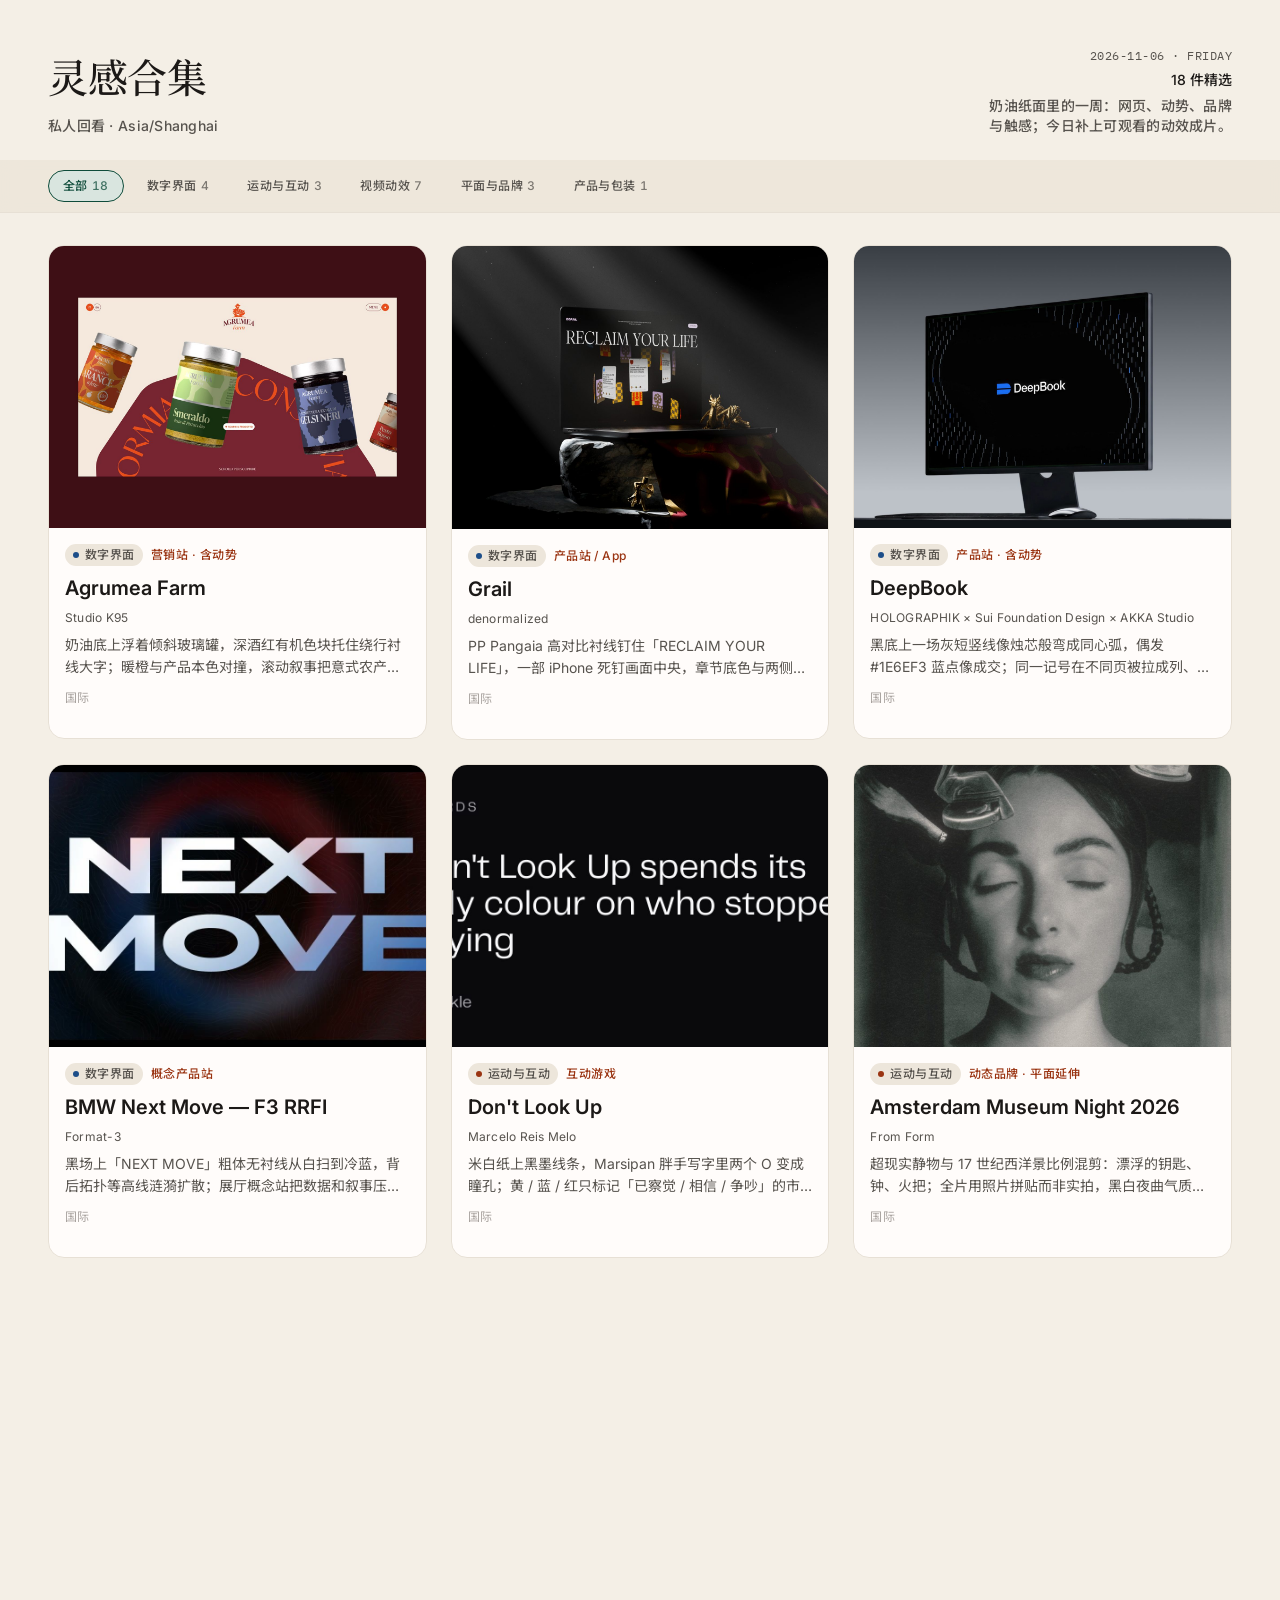
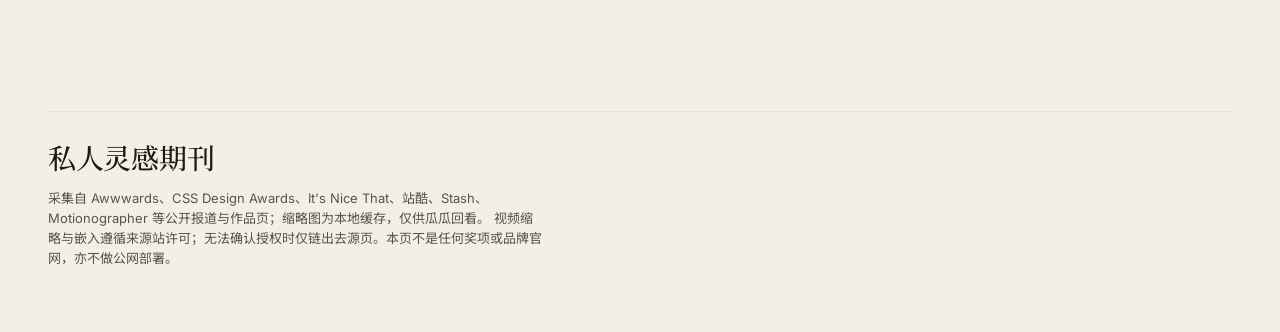
==== index.html @ f33c3ee3 "Publish the static inspiration journal at the repository root. GitHub Pages will serve index.html fr" ====
<!DOCTYPE html>
<html lang="zh-Hans">
<head>
  <meta charset="utf-8" />
  <meta name="viewport" content="width=device-width, initial-scale=1" />
  <meta name="color-scheme" content="light" />
  <meta name="robots" content="noindex, nofollow" />
  <title>灵感合集 · 2026-11-06</title>
  <meta name="description" content="私人灵感期刊回看册 · 2026年11月6日收录 18 件作品（含视频动效）。不上线、不冒充任何奖项官网。" />
  <link rel="preconnect" href="https://fonts.googleapis.com" />
  <link rel="preconnect" href="https://fonts.gstatic.com" crossorigin />
  <link href="https://fonts.googleapis.com/css2?family=IBM+Plex+Mono:wght@400;500&family=Inter:wght@400;500;600&family=Newsreader:opsz,wght@6..72,500;6..72,600&family=Noto+Sans+SC:wght@400;500;600&family=Noto+Serif+SC:wght@500;600&display=swap" rel="stylesheet" />
  <link rel="stylesheet" href="styles.css" />
</head>
<body>
  <a class="wrap" href="#gallery" style="position:absolute;left:-9999px;top:auto;width:1px;height:1px;overflow:hidden">跳到作品栅格</a>

  <header class="masthead wrap">
    <div>
      <h1 class="masthead__title">灵感合集</h1>
      <p class="masthead__sub">私人回看 · Asia/Shanghai</p>
    </div>
    <div class="masthead__meta">
      <div class="masthead__date">2026-11-06 · Friday</div>
      <div class="masthead__count">18 件精选</div>
      <p class="masthead__edit">奶油纸面里的一周：网页、动势、品牌与触感；今日补上可观看的动效成片。</p>
    </div>
  </header>

  <div class="filter-bar" role="navigation" aria-label="作品分类筛选">
    <div class="filter-bar__inner" id="filter-bar" role="tablist" aria-label="分类"></div>
  </div>

  <main>
    <section class="gallery wrap" id="gallery" aria-label="今日精选作品"></section>
  </main>

  <footer class="colophon wrap">
    <div class="colophon__inner">
      <p class="colophon__mark">私人灵感期刊</p>
      <p class="colophon__text">
        采集自 Awwwards、CSS Design Awards、It's Nice That、站酷、Stash、Motionographer 等公开报道与作品页；缩略图为本地缓存，仅供瓜瓜回看。
        视频缩略与嵌入遵循来源站许可；无法确认授权时仅链出去源页。本页不是任何奖项或品牌官网，亦不做公网部署。
      </p>
    </div>
  </footer>

  <div class="overlay" id="overlay" hidden></div>

  <aside
    class="detail"
    id="detail"
    role="dialog"
    aria-modal="true"
    aria-labelledby="detail-title"
    aria-hidden="true"
  >
    <div class="detail__scroll">
      <div class="detail__media" id="detail-media">
        <div class="detail__media-frame" id="detail-media-frame"></div>
        <button type="button" class="detail__close" id="detail-close" aria-label="关闭详情">
          <svg viewBox="0 0 18 18" aria-hidden="true" focusable="false">
            <path d="M4.5 4.5l9 9M13.5 4.5l-9 9" fill="none" stroke="currentColor" stroke-width="1.6" stroke-linecap="round"/>
          </svg>
        </button>
      </div>
      <div class="detail__content">
        <h2 class="detail__title" id="detail-title"></h2>
        <div class="detail__props">
          <div class="detail__row"><div class="detail__label">创作者</div><div class="detail__value" id="detail-creator"></div></div>
          <div class="detail__row"><div class="detail__label">主分类</div><div class="detail__value" id="detail-cat"></div></div>
          <div class="detail__row"><div class="detail__label">次标签</div><div class="detail__value" id="detail-tag"></div></div>
          <div class="detail__row"><div class="detail__label">来源</div><div class="detail__value" id="detail-source"></div></div>
          <div class="detail__row"><div class="detail__label">区域</div><div class="detail__value" id="detail-region"></div></div>
        </div>
        <p class="detail__note" id="detail-note"></p>
      </div>
    </div>
    <div class="detail__actions" id="detail-actions"></div>
  </aside>

  <script src="app.js"></script>
  <script>
    // overlay uses class toggle; remove hidden once JS boots so CSS transitions work
    document.getElementById("overlay").removeAttribute("hidden");
  </script>
</body>
</html>
---- styles.css ----
/* Inspiration Journal — 2026-11-06 — private lookbook */
:root {
  --bg-page: #F4EFE6;
  --bg-surface: #FFFCFA;
  --bg-surface-muted: #EDE6DB;
  --ink-primary: #1C1917;
  --ink-secondary: #57534E;
  --ink-tertiary: #A8A29E;
  --accent-primary: #0F4C3A;
  --accent-hover: #163A2F;
  --accent-subtle: #D9E5DF;
  --warm-mark: #9A3412;
  --border-default: #E7E0D5;
  --border-strong: #D6CEC2;
  --overlay: rgba(28, 25, 23, 0.42);
  --focus-ring: rgba(15, 76, 58, 0.45);
  --on-accent: #FFFCFA;

  --cat-digital: #1D4E89;
  --cat-motion: #9A3412;
  --cat-brand: #6B2D5B;
  --cat-product: #3F6212;

  --font-display: "Newsreader", "Noto Serif SC", "Source Han Serif SC", "Songti SC", Georgia, serif;
  --font-ui: "Inter", "Noto Sans SC", "PingFang SC", "Hiragino Sans GB", "Microsoft YaHei", system-ui, sans-serif;
  --font-mono: "IBM Plex Mono", ui-monospace, monospace;

  --ease-out: cubic-bezier(0.22, 1, 0.36, 1);
  --content-max: 1200px;
  --panel-w: 480px;
  --radius-card: 16px;
}

*, *::before, *::after { box-sizing: border-box; }

html {
  scroll-behavior: smooth;
}

body {
  margin: 0;
  min-height: 100vh;
  background: var(--bg-page);
  color: var(--ink-primary);
  font-family: var(--font-ui);
  font-size: 15px;
  line-height: 24px;
  -webkit-font-smoothing: antialiased;
  text-rendering: optimizeLegibility;
}

body.is-locked { overflow: hidden; }

img { display: block; max-width: 100%; height: auto; }

a { color: var(--accent-primary); text-decoration-thickness: 1px; text-underline-offset: 3px; }
a:hover { color: var(--accent-hover); }

:focus { outline: none; }
:focus-visible {
  outline: 2px solid var(--focus-ring);
  outline-offset: 2px;
}

.wrap {
  width: min(100% - 32px, var(--content-max));
  margin-inline: auto;
}
@media (min-width: 768px) {
  .wrap { width: min(100% - 48px, var(--content-max)); }
}
@media (min-width: 1280px) {
  .wrap { width: min(100% - 96px, var(--content-max)); }
}

/* —— Masthead —— */
.masthead {
  padding: 40px 0 24px;
  display: grid;
  gap: 20px;
}
@media (min-width: 768px) {
  .masthead {
    grid-template-columns: 1fr auto;
    align-items: end;
    min-height: 120px;
    padding-top: 48px;
  }
}

.masthead__title {
  margin: 0;
  font-family: var(--font-display);
  font-weight: 500;
  font-size: 32px;
  line-height: 40px;
  letter-spacing: -0.01em;
}
@media (min-width: 768px) {
  .masthead__title { font-size: 40px; line-height: 48px; }
}

.masthead__sub {
  margin: 8px 0 0;
  font-size: 14px;
  line-height: 20px;
  font-weight: 500;
  letter-spacing: 0.02em;
  color: var(--ink-secondary);
}

.masthead__meta {
  display: grid;
  gap: 6px;
  text-align: left;
}
@media (min-width: 768px) {
  .masthead__meta { text-align: right; justify-items: end; }
}

.masthead__date {
  font-family: var(--font-mono);
  font-size: 12px;
  line-height: 16px;
  letter-spacing: 0.04em;
  color: var(--ink-secondary);
  text-transform: uppercase;
}

.masthead__count {
  font-size: 14px;
  line-height: 20px;
  font-weight: 500;
  color: var(--ink-primary);
}

.masthead__edit {
  margin: 0;
  max-width: 28ch;
  font-size: 14px;
  line-height: 20px;
  font-weight: 500;
  letter-spacing: 0.02em;
  color: var(--ink-secondary);
}
@media (min-width: 768px) {
  .masthead__edit { text-align: right; }
}

/* —— Filter —— */
.filter-bar {
  position: sticky;
  top: 0;
  z-index: 20;
  background: color-mix(in srgb, var(--bg-surface-muted) 92%, transparent);
  backdrop-filter: blur(10px);
  -webkit-backdrop-filter: blur(10px);
  border-bottom: 1px solid var(--border-default);
  margin-inline: calc(50% - 50vw);
  width: 100vw;
}

.filter-bar__inner {
  width: min(100% - 32px, var(--content-max));
  margin-inline: auto;
  height: 52px;
  display: flex;
  align-items: center;
  gap: 8px;
  overflow-x: auto;
  scrollbar-width: none;
  -webkit-overflow-scrolling: touch;
}
.filter-bar__inner::-webkit-scrollbar { display: none; }
@media (min-width: 768px) {
  .filter-bar__inner { width: min(100% - 48px, var(--content-max)); }
}
@media (min-width: 1280px) {
  .filter-bar__inner { width: min(100% - 96px, var(--content-max)); }
}

.filter-chip {
  flex: 0 0 auto;
  height: 32px;
  padding: 0 14px;
  border-radius: 999px;
  border: 1px solid transparent;
  background: transparent;
  color: var(--ink-secondary);
  font-family: var(--font-ui);
  font-size: 12px;
  line-height: 16px;
  font-weight: 500;
  letter-spacing: 0.04em;
  cursor: pointer;
  white-space: nowrap;
  transition: background 160ms var(--ease-out), color 160ms var(--ease-out), border-color 160ms var(--ease-out);
}
.filter-chip:hover { background: var(--bg-surface-muted); }
.filter-chip[aria-pressed="true"] {
  background: var(--accent-subtle);
  color: var(--accent-primary);
  border-color: var(--accent-primary);
}
.filter-chip__count {
  margin-left: 4px;
  color: inherit;
  opacity: 0.75;
  font-variant-numeric: tabular-nums;
}

/* —— Gallery —— */
.gallery {
  padding: 32px 0 64px;
  display: grid;
  grid-template-columns: 1fr;
  gap: 16px;
}
@media (min-width: 768px) {
  .gallery {
    grid-template-columns: repeat(2, 1fr);
    gap: 24px;
  }
}
@media (min-width: 1280px) {
  .gallery {
    grid-template-columns: repeat(3, 1fr);
  }
}

.card {
  appearance: none;
  display: flex;
  flex-direction: column;
  width: 100%;
  padding: 0;
  margin: 0;
  text-align: left;
  background: var(--bg-surface);
  border: 1px solid var(--border-default);
  border-radius: var(--radius-card);
  overflow: hidden;
  cursor: pointer;
  color: inherit;
  font: inherit;
  box-shadow: none;
  transition: box-shadow 320ms var(--ease-out), transform 320ms var(--ease-out);
  opacity: 0;
  transform: translateY(8px);
  animation: card-in 280ms var(--ease-out) forwards;
}
.card:nth-child(1) { animation-delay: 0ms; }
.card:nth-child(2) { animation-delay: 40ms; }
.card:nth-child(3) { animation-delay: 80ms; }
.card:nth-child(4) { animation-delay: 120ms; }
.card:nth-child(5) { animation-delay: 160ms; }
.card:nth-child(6) { animation-delay: 200ms; }
.card:nth-child(n+7) { animation-delay: 240ms; }

@keyframes card-in {
  to { opacity: 1; transform: translateY(0); }
}

.card:hover {
  box-shadow: 0 8px 24px rgba(28, 25, 23, 0.06);
}
.card.is-hidden {
  display: none;
}

.card__media {
  aspect-ratio: 4 / 3;
  overflow: hidden;
  background: var(--bg-surface-muted);
}
.card__media img {
  width: 100%;
  height: 100%;
  object-fit: cover;
  object-position: center;
  transition: transform 320ms var(--ease-out);
}
.card:hover .card__media img { transform: scale(1.03); }

.card__body {
  padding: 16px 16px 20px;
  display: flex;
  flex-direction: column;
  gap: 8px;
  flex: 1;
}

.card__chips {
  display: flex;
  flex-wrap: wrap;
  gap: 6px;
  align-items: center;
}

.chip {
  display: inline-flex;
  align-items: center;
  gap: 6px;
  height: 22px;
  padding: 0 8px;
  border-radius: 999px;
  background: var(--bg-surface-muted);
  color: var(--ink-secondary);
  font-size: 12px;
  line-height: 16px;
  font-weight: 500;
  letter-spacing: 0.04em;
}
.chip__dot {
  width: 6px;
  height: 6px;
  border-radius: 50%;
  flex: 0 0 auto;
}
.chip--digital .chip__dot { background: var(--cat-digital); }
.chip--motion .chip__dot { background: var(--cat-motion); }
.chip--brand .chip__dot { background: var(--cat-brand); }
.chip--product .chip__dot { background: var(--cat-product); }

.chip--tag {
  background: transparent;
  color: var(--warm-mark);
  padding-inline: 2px;
}

.card__title {
  margin: 0;
  font-family: var(--font-ui);
  font-size: 20px;
  line-height: 28px;
  font-weight: 600;
  letter-spacing: 0;
}

.card__creator {
  margin: 0;
  font-size: 12px;
  line-height: 16px;
  letter-spacing: 0.02em;
  color: var(--ink-secondary);
}

.card__note {
  margin: 0;
  font-size: 14px;
  line-height: 22px;
  color: var(--ink-secondary);
  display: -webkit-box;
  -webkit-line-clamp: 2;
  -webkit-box-orient: vertical;
  overflow: hidden;
}

.card__region {
  margin-top: auto;
  padding-top: 4px;
  font-size: 12px;
  line-height: 16px;
  letter-spacing: 0.02em;
  color: var(--ink-tertiary);
}

/* —— Overlay + Detail —— */
.overlay {
  position: fixed;
  inset: 0;
  background: var(--overlay);
  opacity: 0;
  pointer-events: none;
  transition: opacity 360ms var(--ease-out);
  z-index: 40;
}
.overlay.is-open {
  opacity: 1;
  pointer-events: auto;
}

.detail {
  position: fixed;
  z-index: 50;
  background: var(--bg-surface);
  display: flex;
  flex-direction: column;
  visibility: hidden;
  pointer-events: none;
}

/* Mobile / tablet bottom sheet */
@media (max-width: 1279px) {
  .detail {
    left: 0;
    right: 0;
    bottom: 0;
    height: 92vh;
    max-height: 92vh;
    border-radius: 20px 20px 0 0;
    border-top: 1px solid var(--border-strong);
    transform: translateY(24px);
    opacity: 0;
    transition: transform 360ms var(--ease-out), opacity 360ms var(--ease-out), visibility 0s linear 360ms;
  }
  .detail.is-open {
    visibility: visible;
    pointer-events: auto;
    transform: translateY(0);
    opacity: 1;
    transition: transform 360ms var(--ease-out), opacity 360ms var(--ease-out), visibility 0s;
  }
}

/* Desktop right panel */
@media (min-width: 1280px) {
  .detail {
    top: 0;
    right: 0;
    width: var(--panel-w);
    height: 100vh;
    border-left: 1px solid var(--border-strong);
    transform: translateX(24px);
    opacity: 0;
    transition: transform 360ms var(--ease-out), opacity 360ms var(--ease-out), visibility 0s linear 360ms;
  }
  .detail.is-open {
    visibility: visible;
    pointer-events: auto;
    transform: translateX(0);
    opacity: 1;
    transition: transform 360ms var(--ease-out), opacity 360ms var(--ease-out), visibility 0s;
  }
}

.detail__scroll {
  flex: 1;
  overflow-y: auto;
  overscroll-behavior: contain;
  -webkit-overflow-scrolling: touch;
}

.detail__media {
  position: relative;
  aspect-ratio: 16 / 10;
  background: var(--bg-surface-muted);
  overflow: hidden;
}
.detail__media img {
  width: 100%;
  height: 100%;
  object-fit: cover;
  object-position: center;
}

.detail__close {
  position: absolute;
  top: 12px;
  right: 12px;
  width: 44px;
  height: 44px;
  border: 1px solid var(--border-strong);
  border-radius: 999px;
  background: color-mix(in srgb, var(--bg-surface) 88%, transparent);
  backdrop-filter: blur(8px);
  -webkit-backdrop-filter: blur(8px);
  color: var(--ink-primary);
  cursor: pointer;
  display: grid;
  place-items: center;
  transition: background 160ms var(--ease-out);
}
.detail__close:hover { background: var(--bg-surface); }
.detail__close svg { width: 18px; height: 18px; }

.detail__content {
  padding: 24px 24px 16px;
}

.detail__title {
  margin: 0 0 16px;
  font-family: var(--font-display);
  font-size: 28px;
  line-height: 36px;
  font-weight: 500;
  letter-spacing: -0.01em;
}

.detail__props {
  display: grid;
  gap: 10px;
  padding-bottom: 16px;
  border-bottom: 1px solid var(--border-strong);
}
.detail__row {
  display: grid;
  grid-template-columns: 72px 1fr;
  gap: 12px;
  align-items: start;
}
.detail__label {
  font-size: 12px;
  line-height: 16px;
  letter-spacing: 0.02em;
  color: var(--ink-tertiary);
}
.detail__value {
  font-size: 14px;
  line-height: 20px;
  color: var(--ink-primary);
  word-break: break-word;
}

.detail__note {
  margin: 16px 0 0;
  font-size: 15px;
  line-height: 24px;
  color: var(--ink-primary);
}

.detail__actions {
  position: sticky;
  bottom: 0;
  display: flex;
  flex-wrap: wrap;
  gap: 10px;
  padding: 16px 24px 24px;
  background: linear-gradient(180deg, transparent, var(--bg-surface) 28%);
  border-top: 1px solid var(--border-strong);
}

.btn {
  display: inline-flex;
  align-items: center;
  justify-content: center;
  gap: 8px;
  height: 40px;
  padding: 0 18px;
  border-radius: 999px;
  font-family: var(--font-ui);
  font-size: 14px;
  line-height: 20px;
  font-weight: 500;
  text-decoration: none;
  cursor: pointer;
  border: 1px solid transparent;
  transition: background 160ms var(--ease-out), color 160ms var(--ease-out), border-color 160ms var(--ease-out);
}
.btn svg { width: 16px; height: 16px; flex: 0 0 auto; }
.btn--primary {
  background: var(--accent-primary);
  color: var(--on-accent);
}
.btn--primary:hover {
  background: var(--accent-hover);
  color: var(--on-accent);
}
.btn--quiet {
  background: transparent;
  color: var(--ink-primary);
  border-color: var(--border-strong);
}
.btn--quiet:hover {
  background: var(--bg-surface-muted);
  color: var(--ink-primary);
}

/* —— Colophon —— */
.colophon {
  padding: 0 0 64px;
  border-top: 1px solid var(--border-default);
  margin-top: 0;
}
.colophon__inner {
  padding-top: 32px;
  display: grid;
  gap: 8px;
}
.colophon__mark {
  margin: 0;
  font-family: var(--font-display);
  font-size: 28px;
  line-height: 36px;
  font-weight: 500;
  letter-spacing: -0.01em;
  color: var(--ink-primary);
}
.colophon__text {
  margin: 0;
  max-width: 62ch;
  font-size: 13px;
  line-height: 20px;
  color: var(--ink-secondary);
}

/* Reduced motion */
@media (prefers-reduced-motion: reduce) {
  html { scroll-behavior: auto; }
  .card,
  .card__media img,
  .overlay,
  .detail,
  .filter-chip,
  .btn {
    animation: none !important;
    transition: none !important;
  }
  .card {
    opacity: 1;
    transform: none;
  }
  .card:hover .card__media img { transform: none; }
}

/* —— Video motion patch (supplement 2026-11-06) —— */
:root {
  --cat-video: #7C2D12;
  --play-scrim: rgba(28, 25, 23, 0.45);
}

.chip--video .chip__dot { background: var(--cat-video); }

.card--video .card__media {
  aspect-ratio: 16 / 9;
}

.card__media {
  position: relative;
}

.card__play {
  position: absolute;
  inset: 0;
  display: grid;
  place-items: center;
  pointer-events: none;
}
.card__play-disc {
  width: 44px;
  height: 44px;
  border-radius: 999px;
  background: var(--play-scrim);
  display: grid;
  place-items: center;
}
.card__play-disc svg {
  width: 18px;
  height: 18px;
  color: var(--on-accent);
  margin-left: 2px;
}

.card__badge {
  position: absolute;
  left: 10px;
  bottom: 10px;
  z-index: 1;
  height: 22px;
  padding: 0 8px;
  border-radius: 999px;
  background: var(--bg-surface-muted);
  color: var(--ink-secondary);
  font-size: 12px;
  line-height: 22px;
  font-weight: 500;
  letter-spacing: 0.02em;
}

.gallery {
  align-items: start;
}

.detail__media {
  aspect-ratio: 16 / 10;
}
.detail__media.is-video {
  aspect-ratio: 16 / 9;
  background: #1C1917;
}
.detail__media-frame {
  width: 100%;
  height: 100%;
  position: relative;
  overflow: hidden;
}
.detail__media-frame img,
.detail__media-frame iframe {
  width: 100%;
  height: 100%;
  border: 0;
  display: block;
  object-fit: cover;
  object-position: center;
}
.detail__media-frame iframe {
  object-fit: unset;
  background: #000;
}
.detail__poster-fallback {
  position: absolute;
  inset: 0;
  display: grid;
  place-items: center;
  background:
    linear-gradient(180deg, rgba(28,25,23,0.15), rgba(28,25,23,0.35)),
    center / cover no-repeat var(--poster);
}
.detail__poster-fallback .card__play-disc {
  width: 56px;
  height: 56px;
}
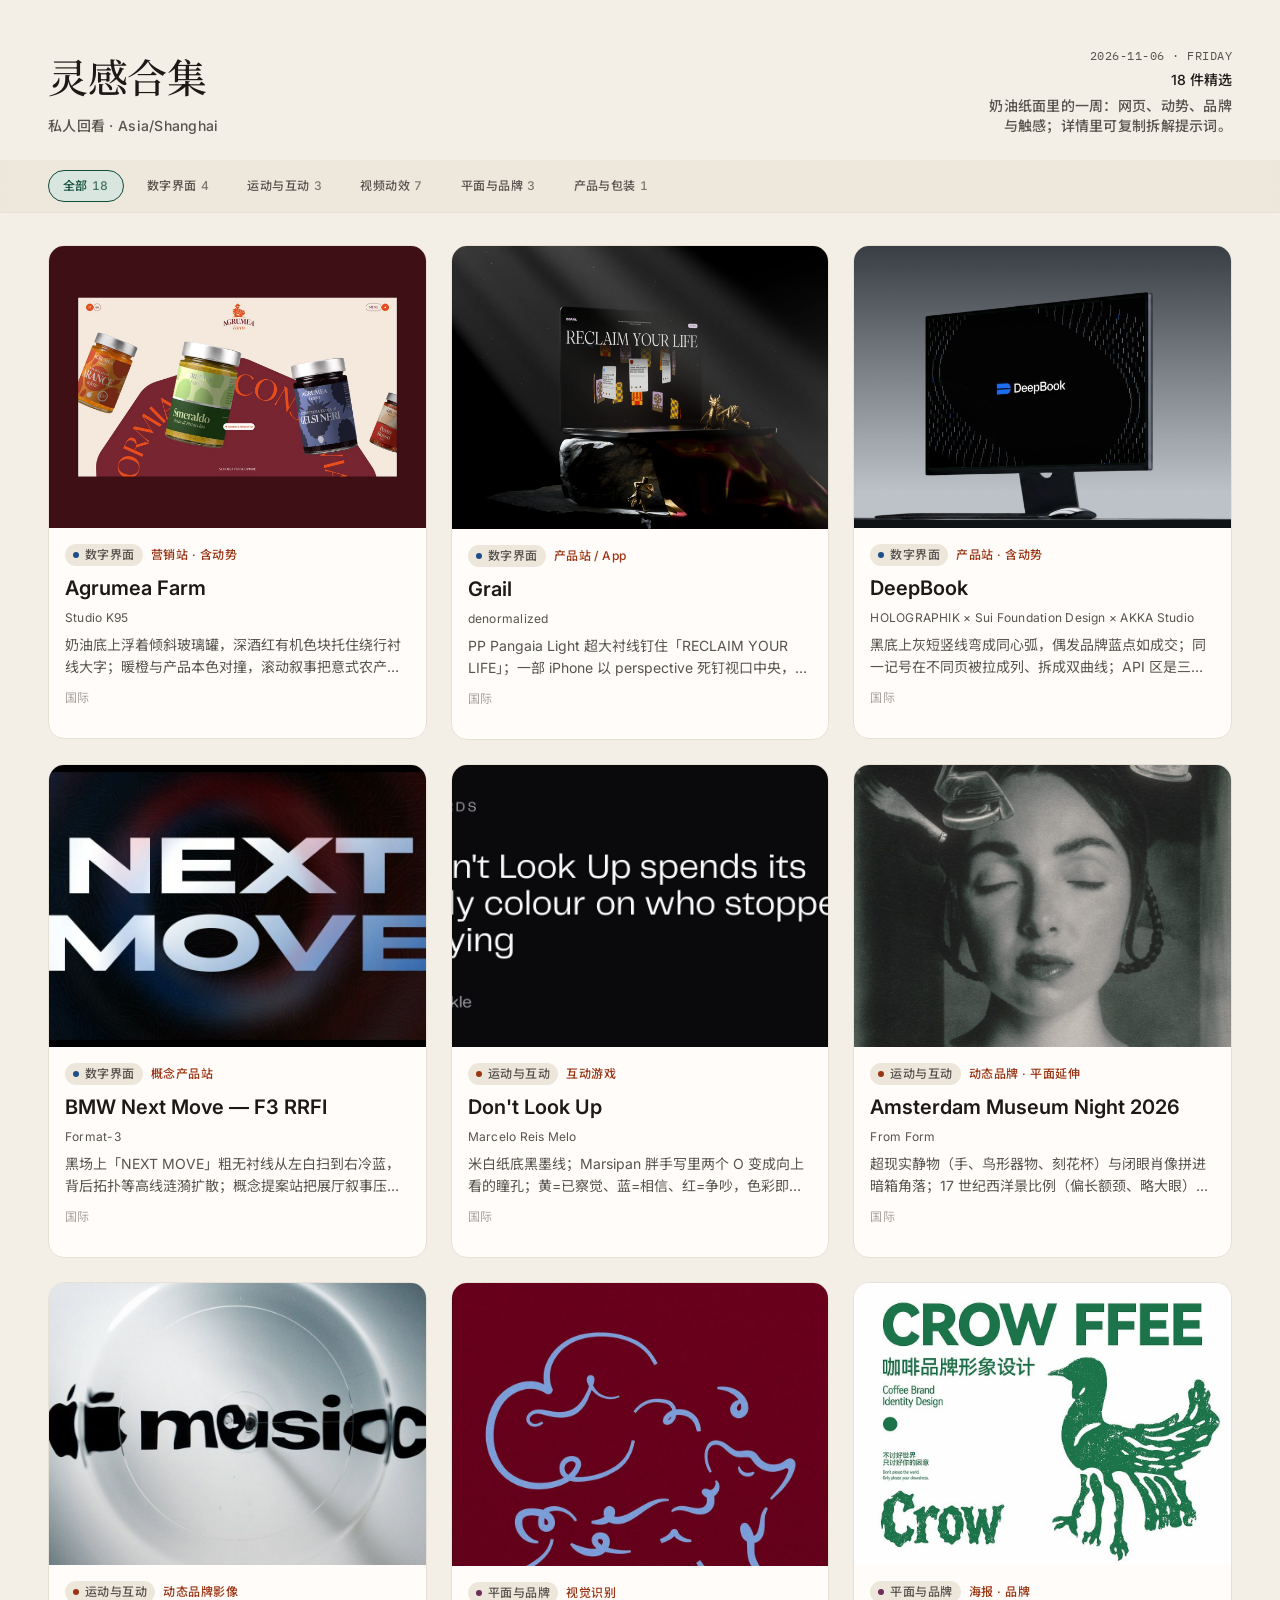
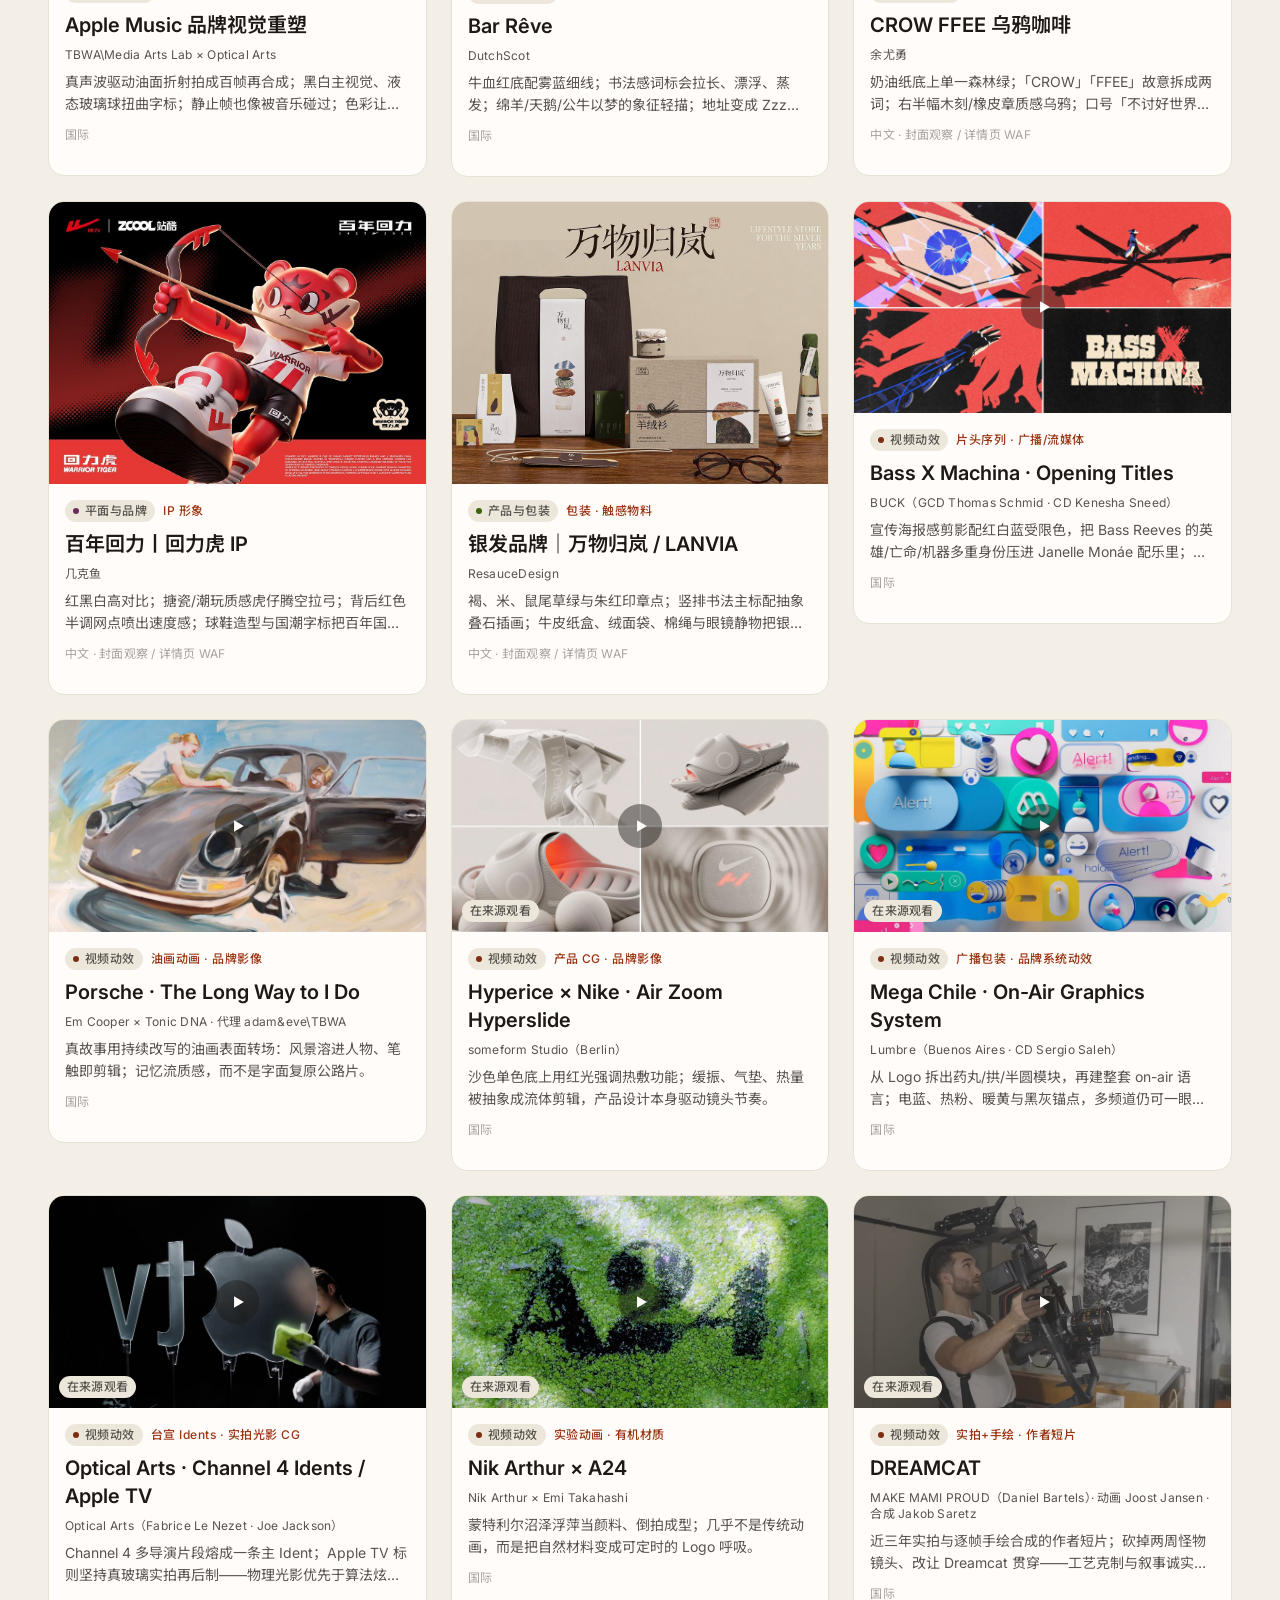
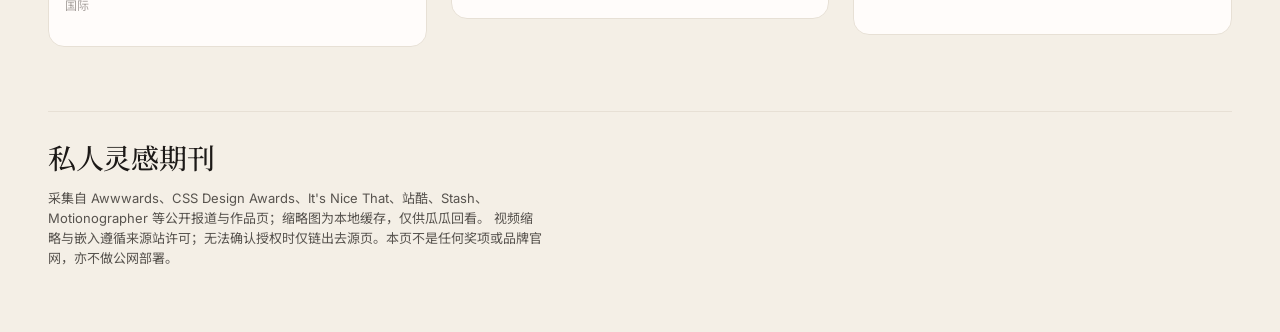
==== commit fc0395ed: "Update the journal detail panel with copyable prompts. Eleven pieces now include prompts, three ZCOO" ====
--- a/index.html
+++ b/index.html
@@ -6,7 +6,7 @@
   <meta name="color-scheme" content="light" />
   <meta name="robots" content="noindex, nofollow" />
   <title>灵感合集 · 2026-11-06</title>
-  <meta name="description" content="私人灵感期刊回看册 · 2026年11月6日收录 18 件作品（含视频动效）。不上线、不冒充任何奖项官网。" />
+  <meta name="description" content="私人灵感期刊回看册 · 2026年11月6日收录 18 件作品；含可复刻提示词与视频动效。不上线、不冒充任何奖项官网。" />
   <link rel="preconnect" href="https://fonts.googleapis.com" />
   <link rel="preconnect" href="https://fonts.gstatic.com" crossorigin />
   <link href="https://fonts.googleapis.com/css2?family=IBM+Plex+Mono:wght@400;500&family=Inter:wght@400;500;600&family=Newsreader:opsz,wght@6..72,500;6..72,600&family=Noto+Sans+SC:wght@400;500;600&family=Noto+Serif+SC:wght@500;600&display=swap" rel="stylesheet" />
@@ -23,7 +23,7 @@
     <div class="masthead__meta">
       <div class="masthead__date">2026-11-06 · Friday</div>
       <div class="masthead__count">18 件精选</div>
-      <p class="masthead__edit">奶油纸面里的一周：网页、动势、品牌与触感；今日补上可观看的动效成片。</p>
+      <p class="masthead__edit">奶油纸面里的一周：网页、动势、品牌与触感；详情里可复制拆解提示词。</p>
     </div>
   </header>
 
@@ -72,8 +72,10 @@
           <div class="detail__row"><div class="detail__label">次标签</div><div class="detail__value" id="detail-tag"></div></div>
           <div class="detail__row"><div class="detail__label">来源</div><div class="detail__value" id="detail-source"></div></div>
           <div class="detail__row"><div class="detail__label">区域</div><div class="detail__value" id="detail-region"></div></div>
+          <div class="detail__row" id="detail-apply-row" hidden><div class="detail__label">适用</div><div class="detail__value" id="detail-apply"></div></div>
         </div>
         <p class="detail__note" id="detail-note"></p>
+        <section class="detail__prompts" id="detail-prompts" hidden aria-label="可复刻提示词"></section>
       </div>
     </div>
     <div class="detail__actions" id="detail-actions"></div>
--- a/styles.css
+++ b/styles.css
@@ -710,3 +710,76 @@
   width: 56px;
   height: 56px;
 }
+
+
+/* —— Prompt blocks in detail (pipeline 2026-11-06) —— */
+.detail__prompts {
+  margin: 20px 0 8px;
+  padding-top: 16px;
+  border-top: 1px solid var(--border-strong);
+  display: grid;
+  gap: 12px;
+}
+.detail__prompts-head {
+  display: flex;
+  align-items: baseline;
+  justify-content: space-between;
+  gap: 12px;
+}
+.detail__prompts-count {
+  font-family: var(--font-mono);
+  font-size: 12px;
+  line-height: 16px;
+  letter-spacing: 0.04em;
+  color: var(--ink-tertiary);
+}
+.prompt-block {
+  background: var(--bg-surface-muted);
+  border: 1px solid var(--border-default);
+  border-radius: 12px;
+  padding: 12px;
+  display: grid;
+  gap: 8px;
+}
+.prompt-block__top {
+  display: flex;
+  align-items: center;
+  justify-content: space-between;
+  gap: 8px;
+}
+.prompt-block__type {
+  font-size: 12px;
+  line-height: 16px;
+  font-weight: 500;
+  letter-spacing: 0.04em;
+  color: var(--ink-secondary);
+}
+.prompt-block__text {
+  margin: 0;
+  max-height: 220px;
+  overflow: auto;
+  overscroll-behavior: contain;
+  padding: 10px 12px;
+  border-radius: 8px;
+  background: var(--bg-surface);
+  border: 1px solid var(--border-default);
+  font-family: var(--font-mono);
+  font-size: 12px;
+  line-height: 18px;
+  color: var(--ink-primary);
+  white-space: pre-wrap;
+  word-break: break-word;
+}
+.btn--tiny {
+  height: 28px;
+  padding: 0 12px;
+  font-size: 12px;
+  line-height: 16px;
+}
+.card__waf {
+  color: var(--ink-tertiary);
+  letter-spacing: 0.02em;
+}
+@media (prefers-reduced-motion: reduce) {
+  .prompt-block__text { scroll-behavior: auto; }
+}
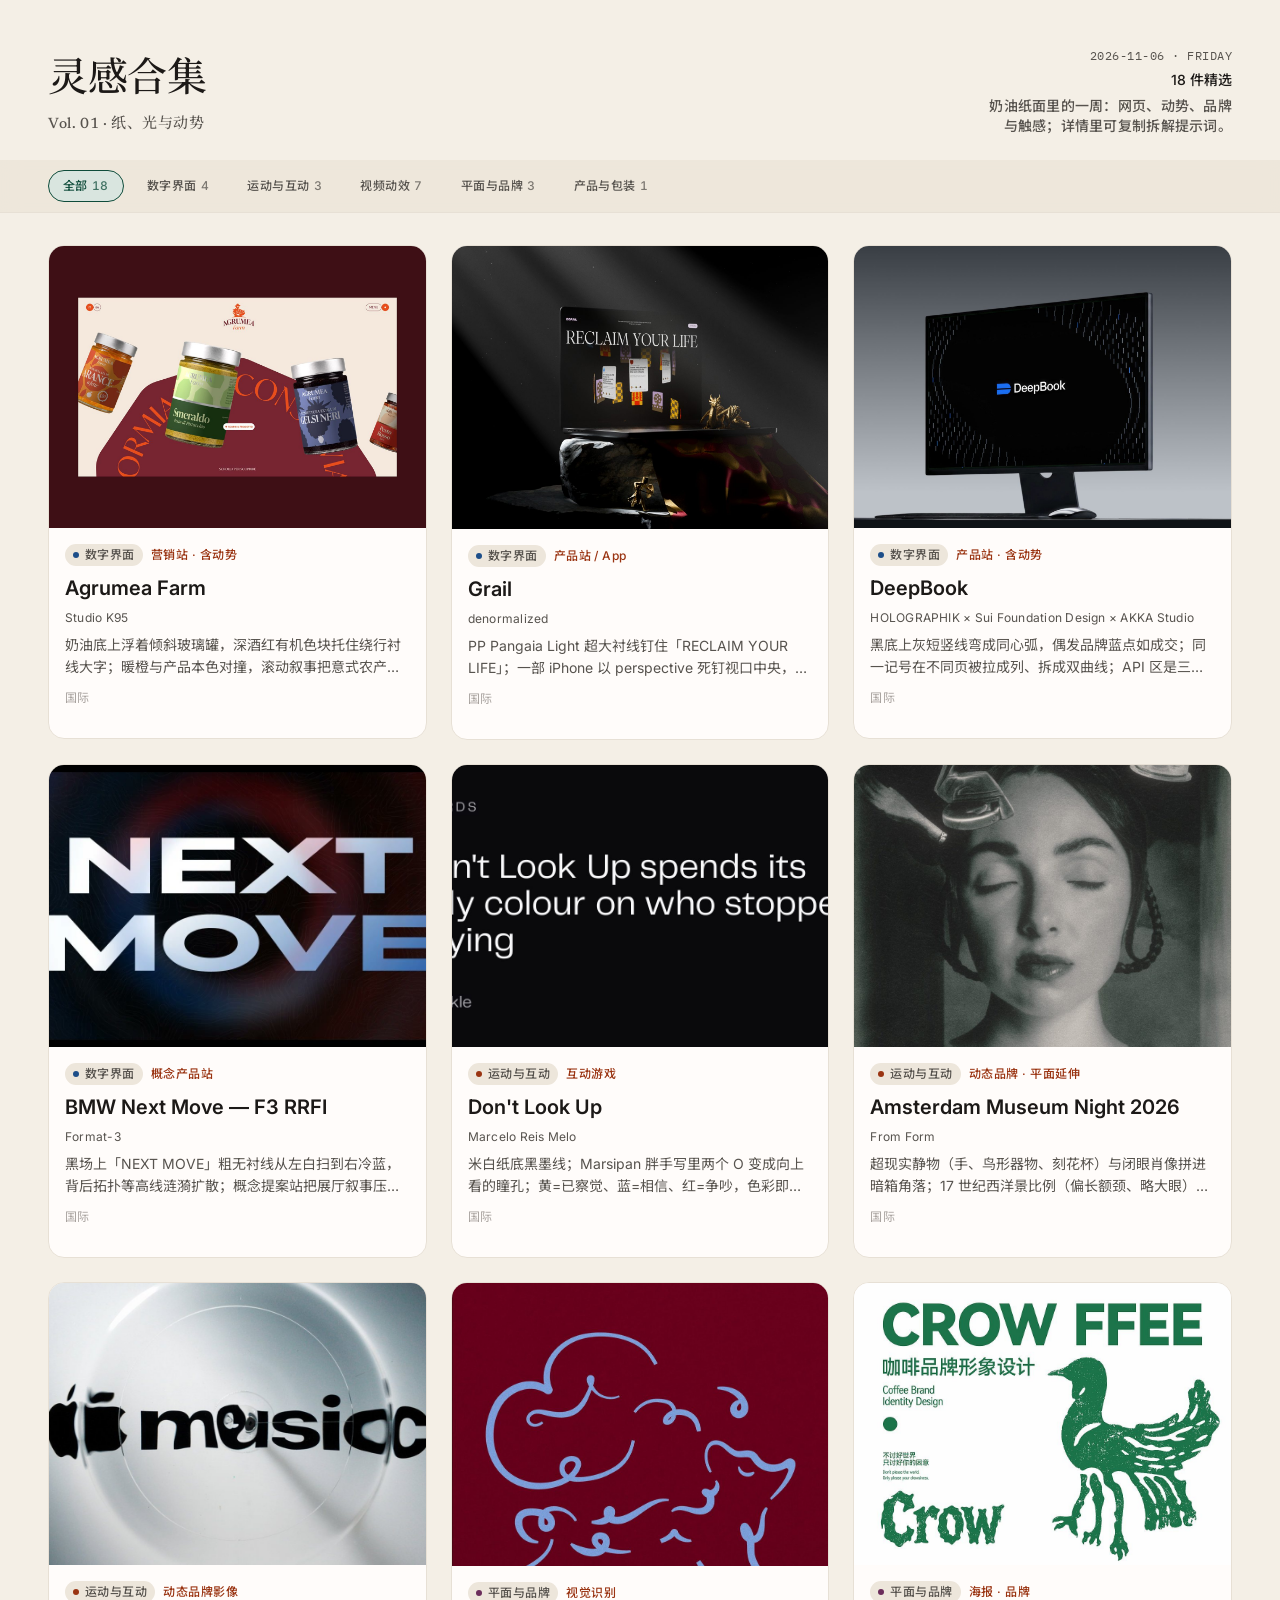
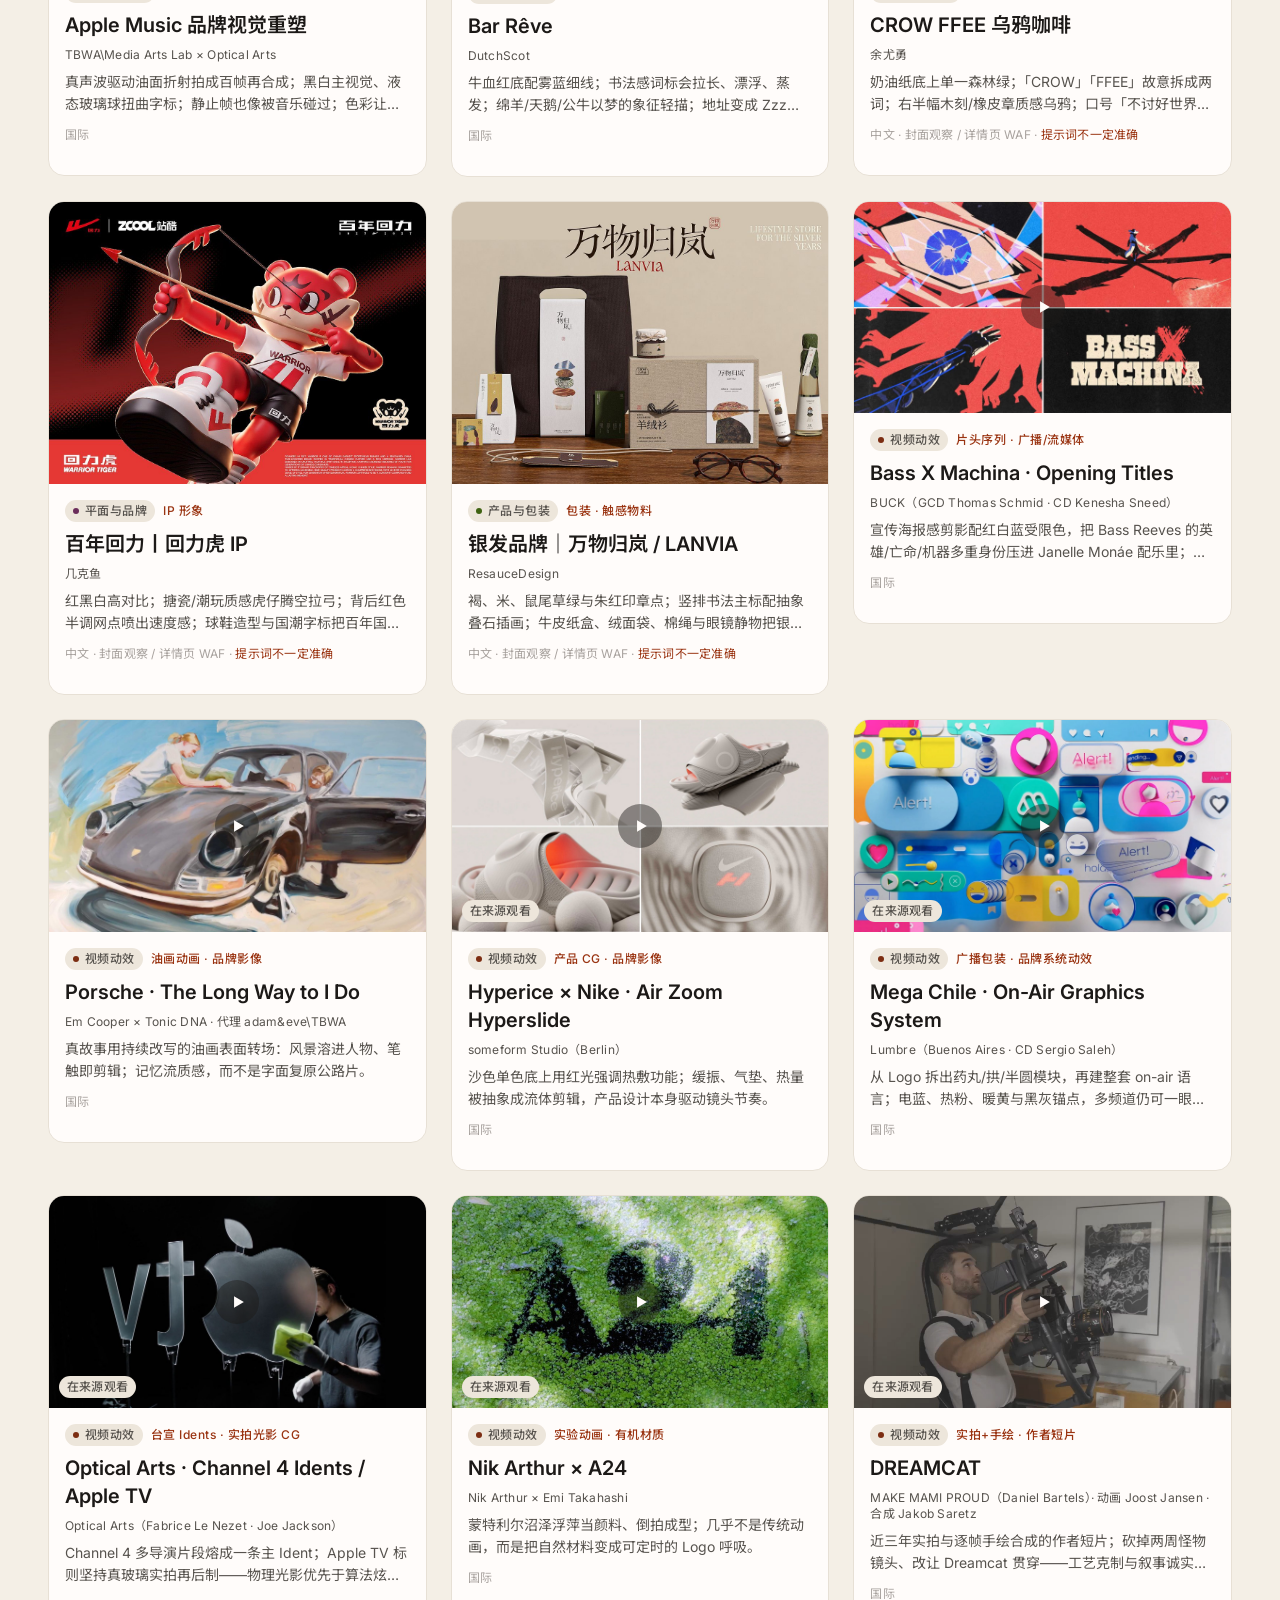
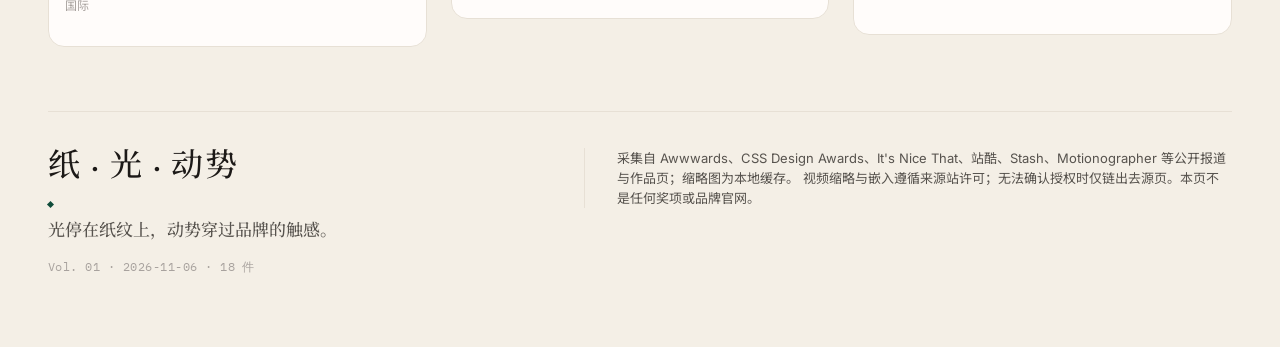
==== commit 3cd58451: "Give the journal a public editorial masthead and colophon. Drop the private-diary wording and keep t" ====
--- a/index.html
+++ b/index.html
@@ -6,7 +6,7 @@
   <meta name="color-scheme" content="light" />
   <meta name="robots" content="noindex, nofollow" />
   <title>灵感合集 · 2026-11-06</title>
-  <meta name="description" content="私人灵感期刊回看册 · 2026年11月6日收录 18 件作品；含可复刻提示词与视频动效。不上线、不冒充任何奖项官网。" />
+  <meta name="description" content="Vol. 01 · 纸、光与动势。2026年11月6日收录 18 件作品，详情附可复制提示词。本页不是任何奖项或品牌官网。" />
   <link rel="preconnect" href="https://fonts.googleapis.com" />
   <link rel="preconnect" href="https://fonts.gstatic.com" crossorigin />
   <link href="https://fonts.googleapis.com/css2?family=IBM+Plex+Mono:wght@400;500&family=Inter:wght@400;500;600&family=Newsreader:opsz,wght@6..72,500;6..72,600&family=Noto+Sans+SC:wght@400;500;600&family=Noto+Serif+SC:wght@500;600&display=swap" rel="stylesheet" />
@@ -18,7 +18,7 @@
   <header class="masthead wrap">
     <div>
       <h1 class="masthead__title">灵感合集</h1>
-      <p class="masthead__sub">私人回看 · Asia/Shanghai</p>
+      <p class="masthead__sub">Vol. 01 · 纸、光与动势</p>
     </div>
     <div class="masthead__meta">
       <div class="masthead__date">2026-11-06 · Friday</div>
@@ -37,10 +37,14 @@
 
   <footer class="colophon wrap">
     <div class="colophon__inner">
-      <p class="colophon__mark">私人灵感期刊</p>
+      <div class="colophon__lead">
+        <p class="colophon__mark">纸 · 光 · 动势</p>
+        <p class="colophon__motto">光停在纸纹上，动势穿过品牌的触感。</p>
+        <p class="colophon__folio">Vol. 01 · 2026-11-06 · 18 件</p>
+      </div>
       <p class="colophon__text">
-        采集自 Awwwards、CSS Design Awards、It's Nice That、站酷、Stash、Motionographer 等公开报道与作品页；缩略图为本地缓存，仅供瓜瓜回看。
-        视频缩略与嵌入遵循来源站许可；无法确认授权时仅链出去源页。本页不是任何奖项或品牌官网，亦不做公网部署。
+        采集自 Awwwards、CSS Design Awards、It's Nice That、站酷、Stash、Motionographer 等公开报道与作品页；缩略图为本地缓存。
+        视频缩略与嵌入遵循来源站许可；无法确认授权时仅链出去源页。本页不是任何奖项或品牌官网。
       </p>
     </div>
   </footer>
--- a/styles.css
+++ b/styles.css
@@ -1,4 +1,4 @@
-/* Inspiration Journal — 2026-11-06 — private lookbook */
+/* Inspiration Journal — 2026-11-06 */
 :root {
   --bg-page: #F4EFE6;
   --bg-surface: #FFFCFA;
@@ -102,10 +102,11 @@
 
 .masthead__sub {
   margin: 8px 0 0;
-  font-size: 14px;
-  line-height: 20px;
-  font-weight: 500;
-  letter-spacing: 0.02em;
+  font-family: var(--font-display);
+  font-size: 15px;
+  line-height: 22px;
+  font-weight: 500;
+  letter-spacing: 0.04em;
   color: var(--ink-secondary);
 }
 
@@ -568,14 +569,26 @@
 
 /* —— Colophon —— */
 .colophon {
-  padding: 0 0 64px;
+  padding: 0 0 72px;
   border-top: 1px solid var(--border-default);
   margin-top: 0;
 }
 .colophon__inner {
-  padding-top: 32px;
-  display: grid;
-  gap: 8px;
+  padding-top: 36px;
+  display: grid;
+  gap: 22px;
+}
+@media (min-width: 768px) {
+  .colophon__inner {
+    grid-template-columns: minmax(0, 0.86fr) minmax(0, 1.14fr);
+    column-gap: 48px;
+    align-items: start;
+  }
+}
+.colophon__lead {
+  display: grid;
+  gap: 12px;
+  align-content: start;
 }
 .colophon__mark {
   margin: 0;
@@ -583,15 +596,53 @@
   font-size: 28px;
   line-height: 36px;
   font-weight: 500;
-  letter-spacing: -0.01em;
+  letter-spacing: 0.06em;
   color: var(--ink-primary);
 }
+.colophon__mark::after {
+  content: "";
+  display: block;
+  width: 5px;
+  height: 5px;
+  margin-top: 14px;
+  background: var(--accent-primary);
+  transform: rotate(45deg);
+}
+.colophon__motto {
+  margin: 0;
+  max-width: 18em;
+  font-family: var(--font-display);
+  font-size: 17px;
+  line-height: 28px;
+  font-weight: 500;
+  color: var(--ink-secondary);
+}
+.colophon__folio {
+  margin: 0;
+  font-family: var(--font-mono);
+  font-size: 12px;
+  line-height: 16px;
+  letter-spacing: 0.04em;
+  color: var(--ink-tertiary);
+}
 .colophon__text {
   margin: 0;
   max-width: 62ch;
+  padding-top: 18px;
+  border-top: 1px solid var(--border-default);
   font-size: 13px;
   line-height: 20px;
   color: var(--ink-secondary);
+}
+@media (min-width: 768px) {
+  .colophon__mark { font-size: 32px; line-height: 40px; }
+  .colophon__text {
+    max-width: none;
+    padding-top: 0;
+    padding-left: 32px;
+    border-top: 0;
+    border-left: 1px solid var(--border-default);
+  }
 }
 
 /* Reduced motion */
@@ -780,6 +831,28 @@
   color: var(--ink-tertiary);
   letter-spacing: 0.02em;
 }
+.card__caveat {
+  color: var(--warm-mark);
+}
+.detail__prompt-caveat {
+  margin: 0;
+  font-size: 13px;
+  line-height: 20px;
+  color: var(--warm-mark);
+}
 @media (prefers-reduced-motion: reduce) {
   .prompt-block__text { scroll-behavior: auto; }
 }
+
+.detail__prompts-head-main {
+  display: grid;
+  gap: 4px;
+  min-width: 0;
+}
+.detail__prompts-note {
+  font-size: 12px;
+  line-height: 16px;
+  letter-spacing: 0.02em;
+  color: var(--ink-tertiary);
+  font-weight: 400;
+}
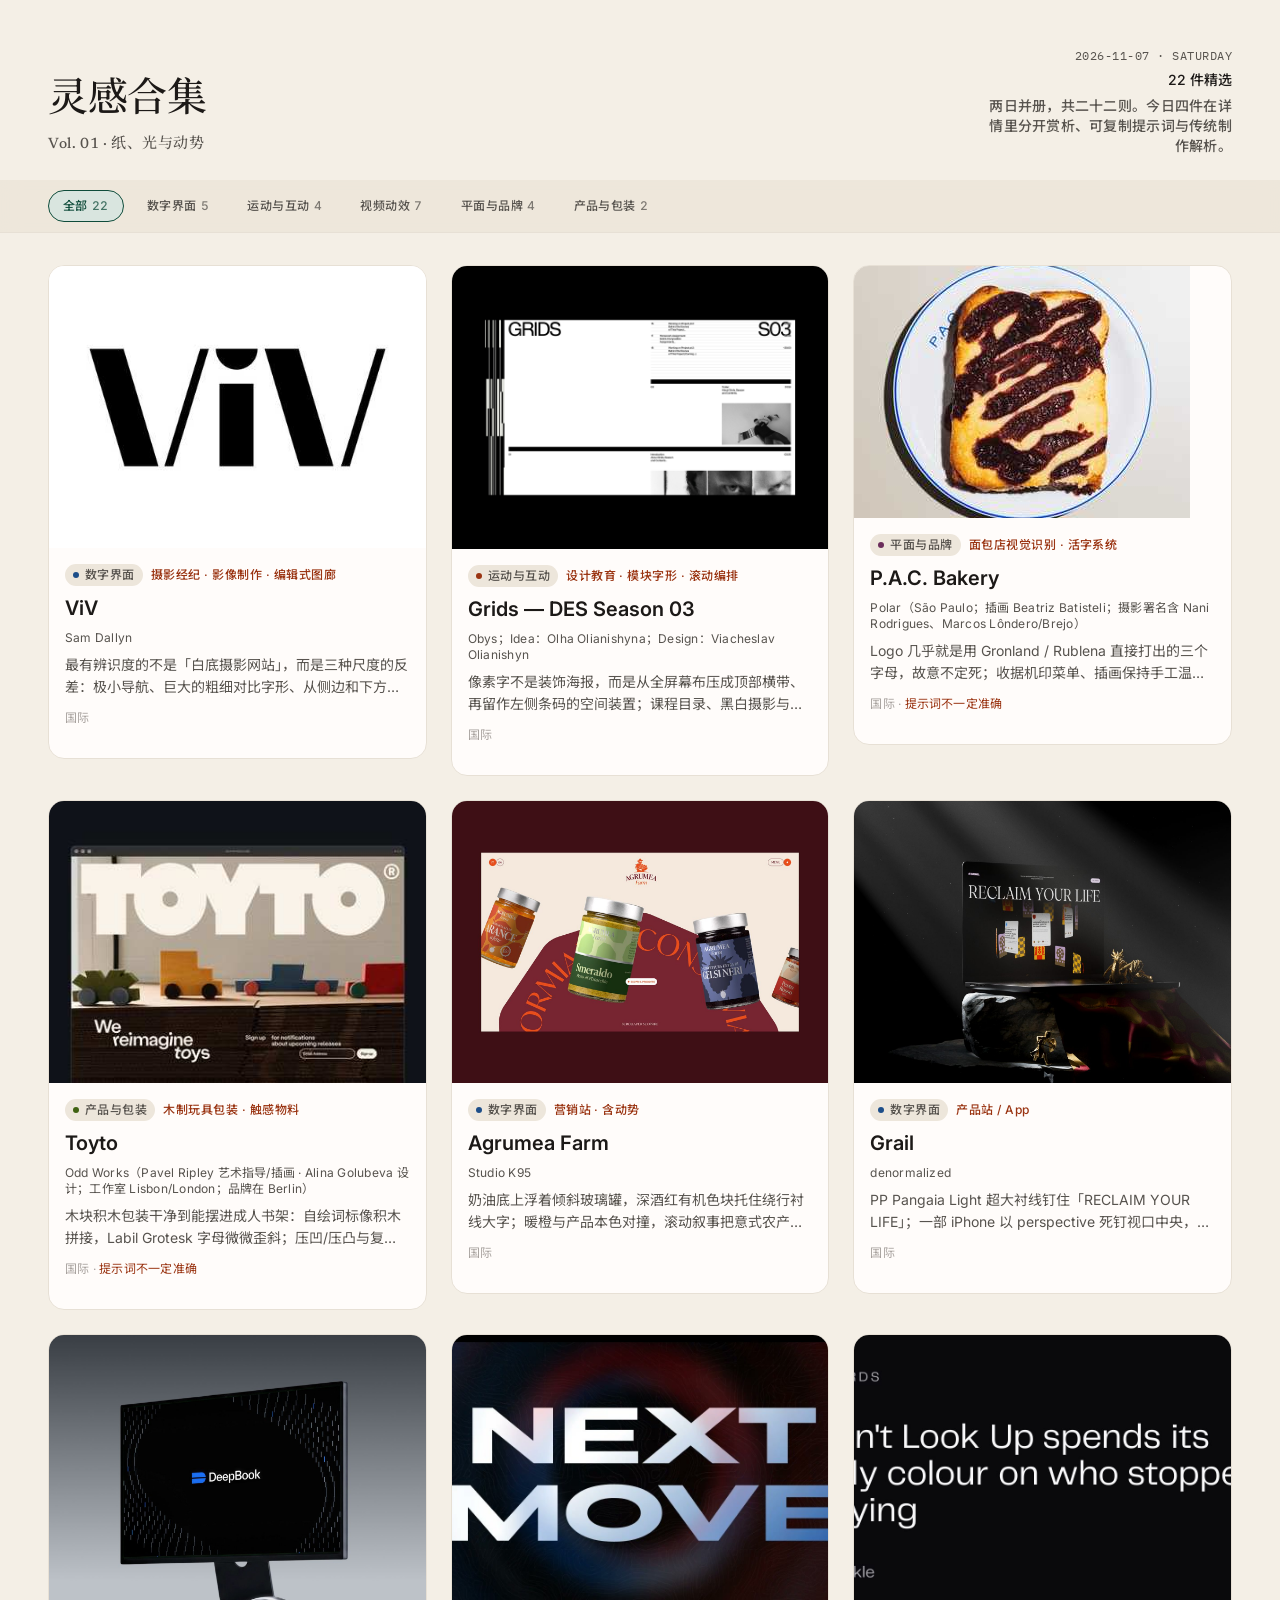
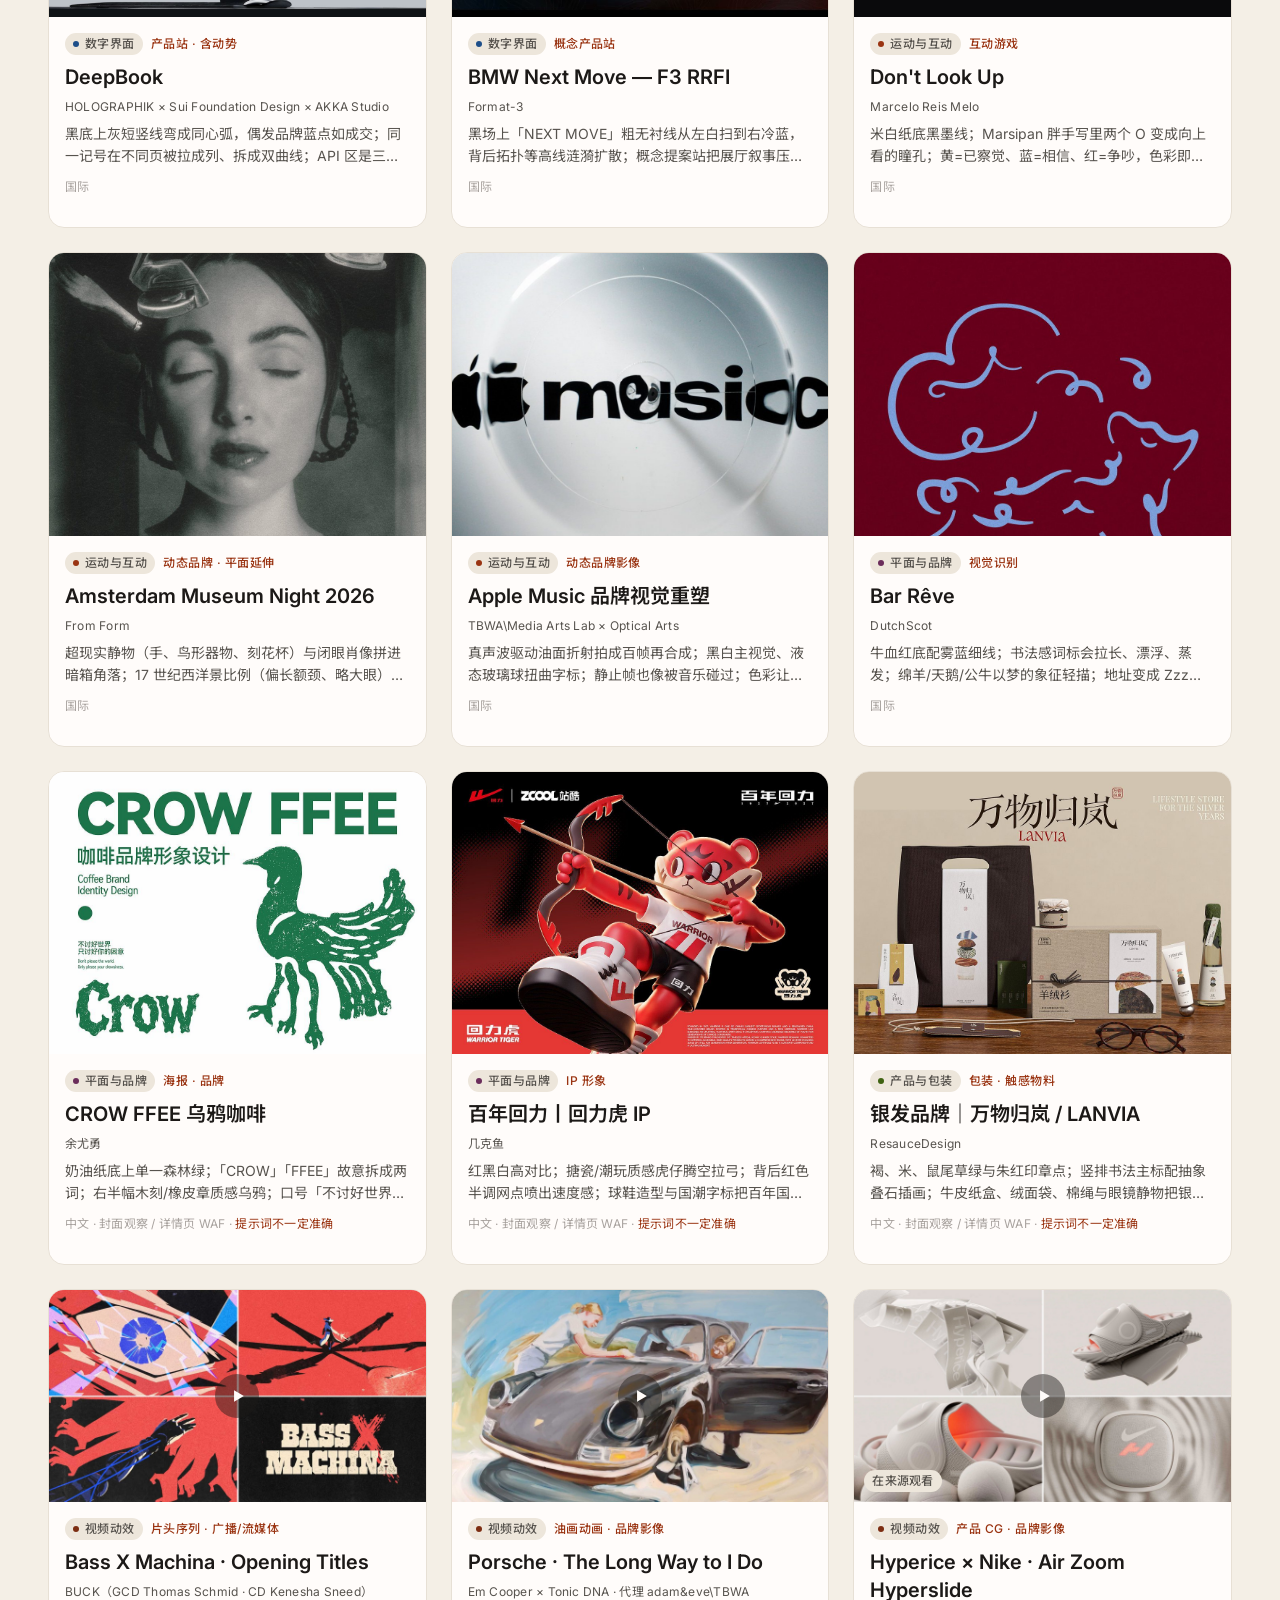
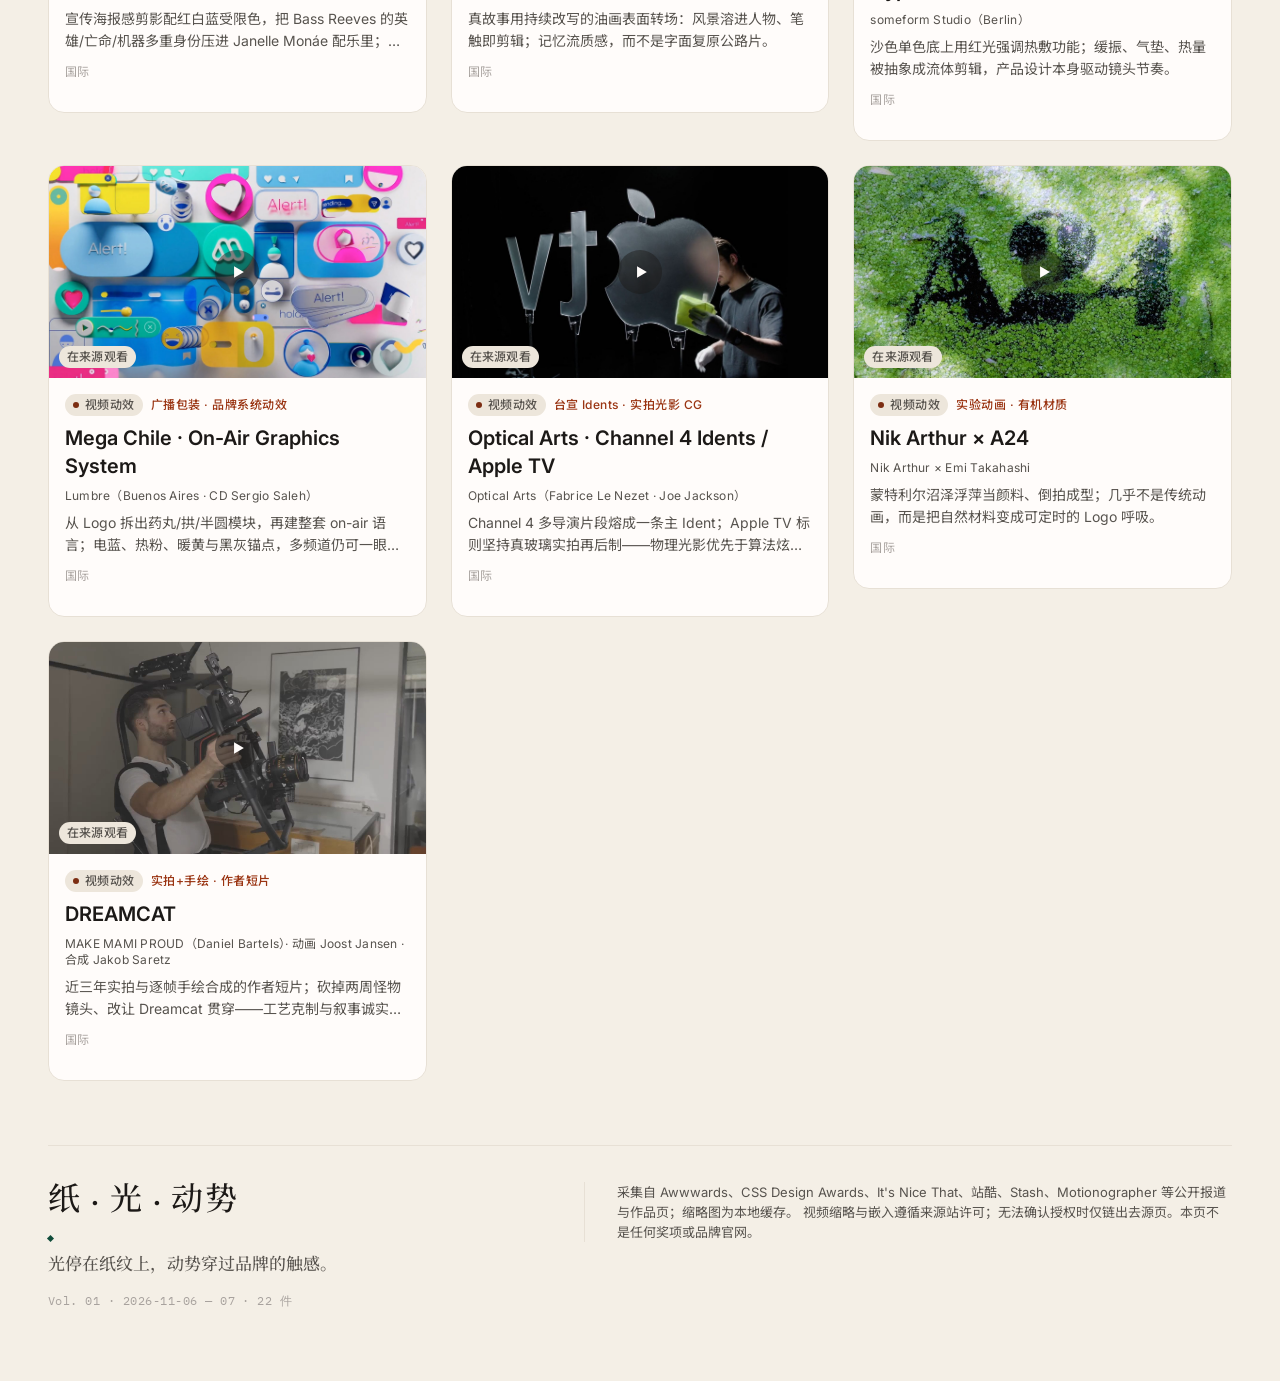
==== commit 4798350e: "Add the 2026-11-07 journal batch beside the existing 18 works. ViV, Grids Season 03, P.A.C. Bakery, " ====
--- a/index.html
+++ b/index.html
@@ -5,8 +5,8 @@
   <meta name="viewport" content="width=device-width, initial-scale=1" />
   <meta name="color-scheme" content="light" />
   <meta name="robots" content="noindex, nofollow" />
-  <title>灵感合集 · 2026-11-06</title>
-  <meta name="description" content="Vol. 01 · 纸、光与动势。2026年11月6日收录 18 件作品，详情附可复制提示词。本页不是任何奖项或品牌官网。" />
+  <title>灵感合集 · 2026-11-07</title>
+  <meta name="description" content="Vol. 01 · 纸、光与动势。2026年11月6日至7日收录 22 件作品；新作详情含赏析、可复制提示词与传统制作解析。本页不是任何奖项或品牌官网。" />
   <link rel="preconnect" href="https://fonts.googleapis.com" />
   <link rel="preconnect" href="https://fonts.gstatic.com" crossorigin />
   <link href="https://fonts.googleapis.com/css2?family=IBM+Plex+Mono:wght@400;500&family=Inter:wght@400;500;600&family=Newsreader:opsz,wght@6..72,500;6..72,600&family=Noto+Sans+SC:wght@400;500;600&family=Noto+Serif+SC:wght@500;600&display=swap" rel="stylesheet" />
@@ -21,9 +21,9 @@
       <p class="masthead__sub">Vol. 01 · 纸、光与动势</p>
     </div>
     <div class="masthead__meta">
-      <div class="masthead__date">2026-11-06 · Friday</div>
-      <div class="masthead__count">18 件精选</div>
-      <p class="masthead__edit">奶油纸面里的一周：网页、动势、品牌与触感；详情里可复制拆解提示词。</p>
+      <div class="masthead__date">2026-11-07 · Saturday</div>
+      <div class="masthead__count">22 件精选</div>
+      <p class="masthead__edit">两日并册，共二十二则。今日四件在详情里分开赏析、可复制提示词与传统制作解析。</p>
     </div>
   </header>
 
@@ -32,7 +32,7 @@
   </div>
 
   <main>
-    <section class="gallery wrap" id="gallery" aria-label="今日精选作品"></section>
+    <section class="gallery wrap" id="gallery" aria-label="精选作品"></section>
   </main>
 
   <footer class="colophon wrap">
@@ -40,7 +40,7 @@
       <div class="colophon__lead">
         <p class="colophon__mark">纸 · 光 · 动势</p>
         <p class="colophon__motto">光停在纸纹上，动势穿过品牌的触感。</p>
-        <p class="colophon__folio">Vol. 01 · 2026-11-06 · 18 件</p>
+        <p class="colophon__folio">Vol. 01 · 2026-11-06 — 07 · 22 件</p>
       </div>
       <p class="colophon__text">
         采集自 Awwwards、CSS Design Awards、It's Nice That、站酷、Stash、Motionographer 等公开报道与作品页；缩略图为本地缓存。
@@ -79,12 +79,16 @@
           <div class="detail__row" id="detail-apply-row" hidden><div class="detail__label">适用</div><div class="detail__value" id="detail-apply"></div></div>
         </div>
         <p class="detail__note" id="detail-note"></p>
+        <section class="detail__doc" id="detail-essay" hidden aria-label="赏析"></section>
         <section class="detail__prompts" id="detail-prompts" hidden aria-label="可复刻提示词"></section>
+        <section class="detail__doc" id="detail-craft" hidden aria-label="传统制作解析"></section>
       </div>
     </div>
     <div class="detail__actions" id="detail-actions"></div>
   </aside>
 
+  <script src="render-markdown.js"></script>
+  <script src="journal-2026-11-07.js"></script>
   <script src="app.js"></script>
   <script>
     // overlay uses class toggle; remove hidden once JS boots so CSS transitions work
--- a/styles.css
+++ b/styles.css
@@ -518,6 +518,7 @@
   font-size: 15px;
   line-height: 24px;
   color: var(--ink-primary);
+  white-space: pre-line;
 }
 
 .detail__actions {
@@ -856,3 +857,73 @@
   color: var(--ink-tertiary);
   font-weight: 400;
 }
+
+.detail__doc {
+  margin: 20px 0 8px;
+  padding-top: 16px;
+  border-top: 1px solid var(--border-strong);
+}
+.detail__section-title {
+  margin: 0 0 12px;
+  font-family: var(--font-display);
+  font-size: 22px;
+  line-height: 30px;
+  font-weight: 500;
+  letter-spacing: -0.01em;
+}
+.detail__prose {
+  font-size: 15px;
+  line-height: 26px;
+  color: var(--ink-primary);
+}
+.detail__prose h3,
+.detail__prose h4,
+.detail__prose h5 {
+  margin: 18px 0 8px;
+  font-family: var(--font-display);
+  font-weight: 500;
+  letter-spacing: -0.01em;
+  line-height: 1.35;
+}
+.detail__prose h3 { font-size: 20px; }
+.detail__prose h4 { font-size: 17px; }
+.detail__prose h5 { font-size: 15px; }
+.detail__prose p { margin: 0 0 12px; }
+.detail__prose ul,
+.detail__prose ol {
+  margin: 0 0 12px;
+  padding-left: 1.25em;
+}
+.detail__prose li { margin: 0 0 6px; }
+.detail__prose li > ul,
+.detail__prose li > ol { margin-top: 6px; }
+.detail__prose hr {
+  border: 0;
+  border-top: 1px solid var(--border-default);
+  margin: 16px 0;
+}
+.detail__prose code {
+  font-family: var(--font-mono);
+  font-size: 0.86em;
+  background: var(--bg-surface-muted);
+  padding: 0 4px;
+  border-radius: 4px;
+}
+.detail__prose table {
+  width: 100%;
+  border-collapse: collapse;
+  margin: 0 0 12px;
+  font-size: 13px;
+  line-height: 20px;
+}
+.detail__prose th,
+.detail__prose td {
+  border: 1px solid var(--border-default);
+  padding: 6px 8px;
+  text-align: left;
+  vertical-align: top;
+}
+.detail__prose th {
+  background: var(--bg-surface-muted);
+  font-weight: 500;
+}
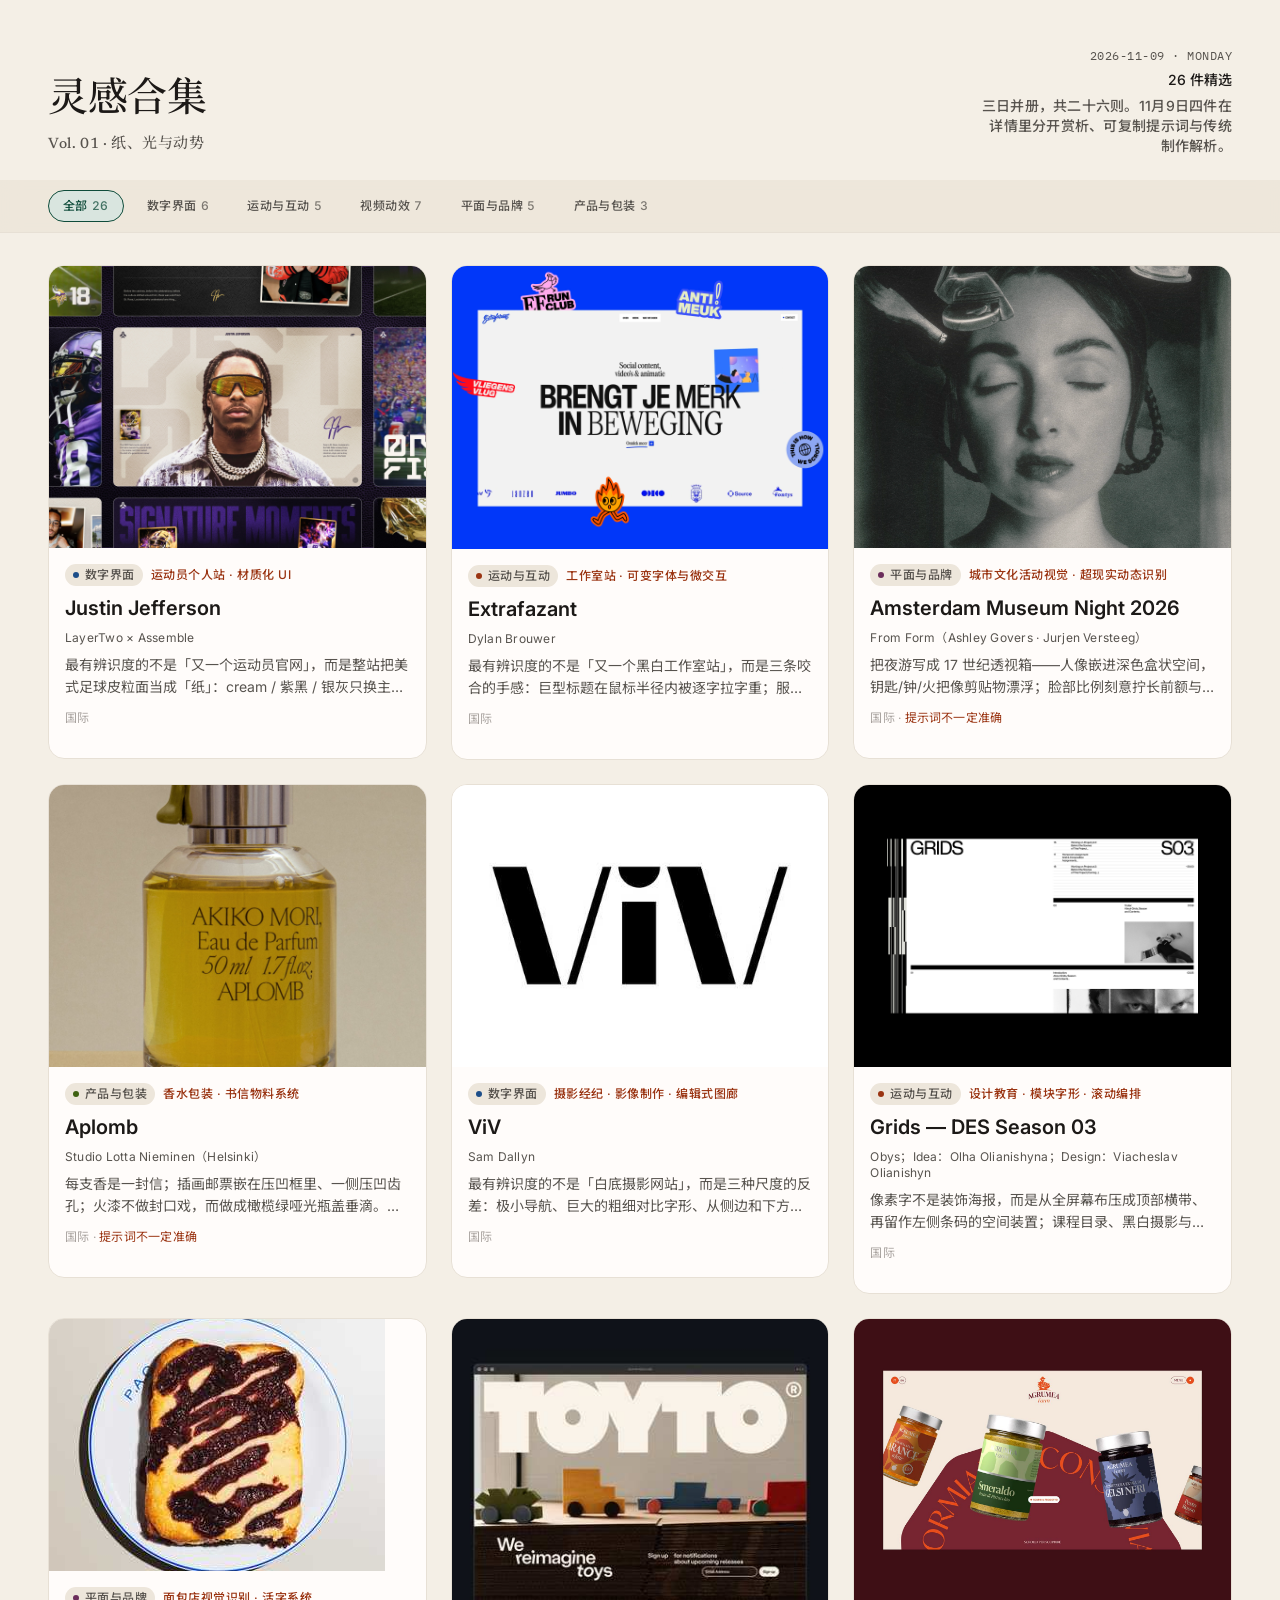
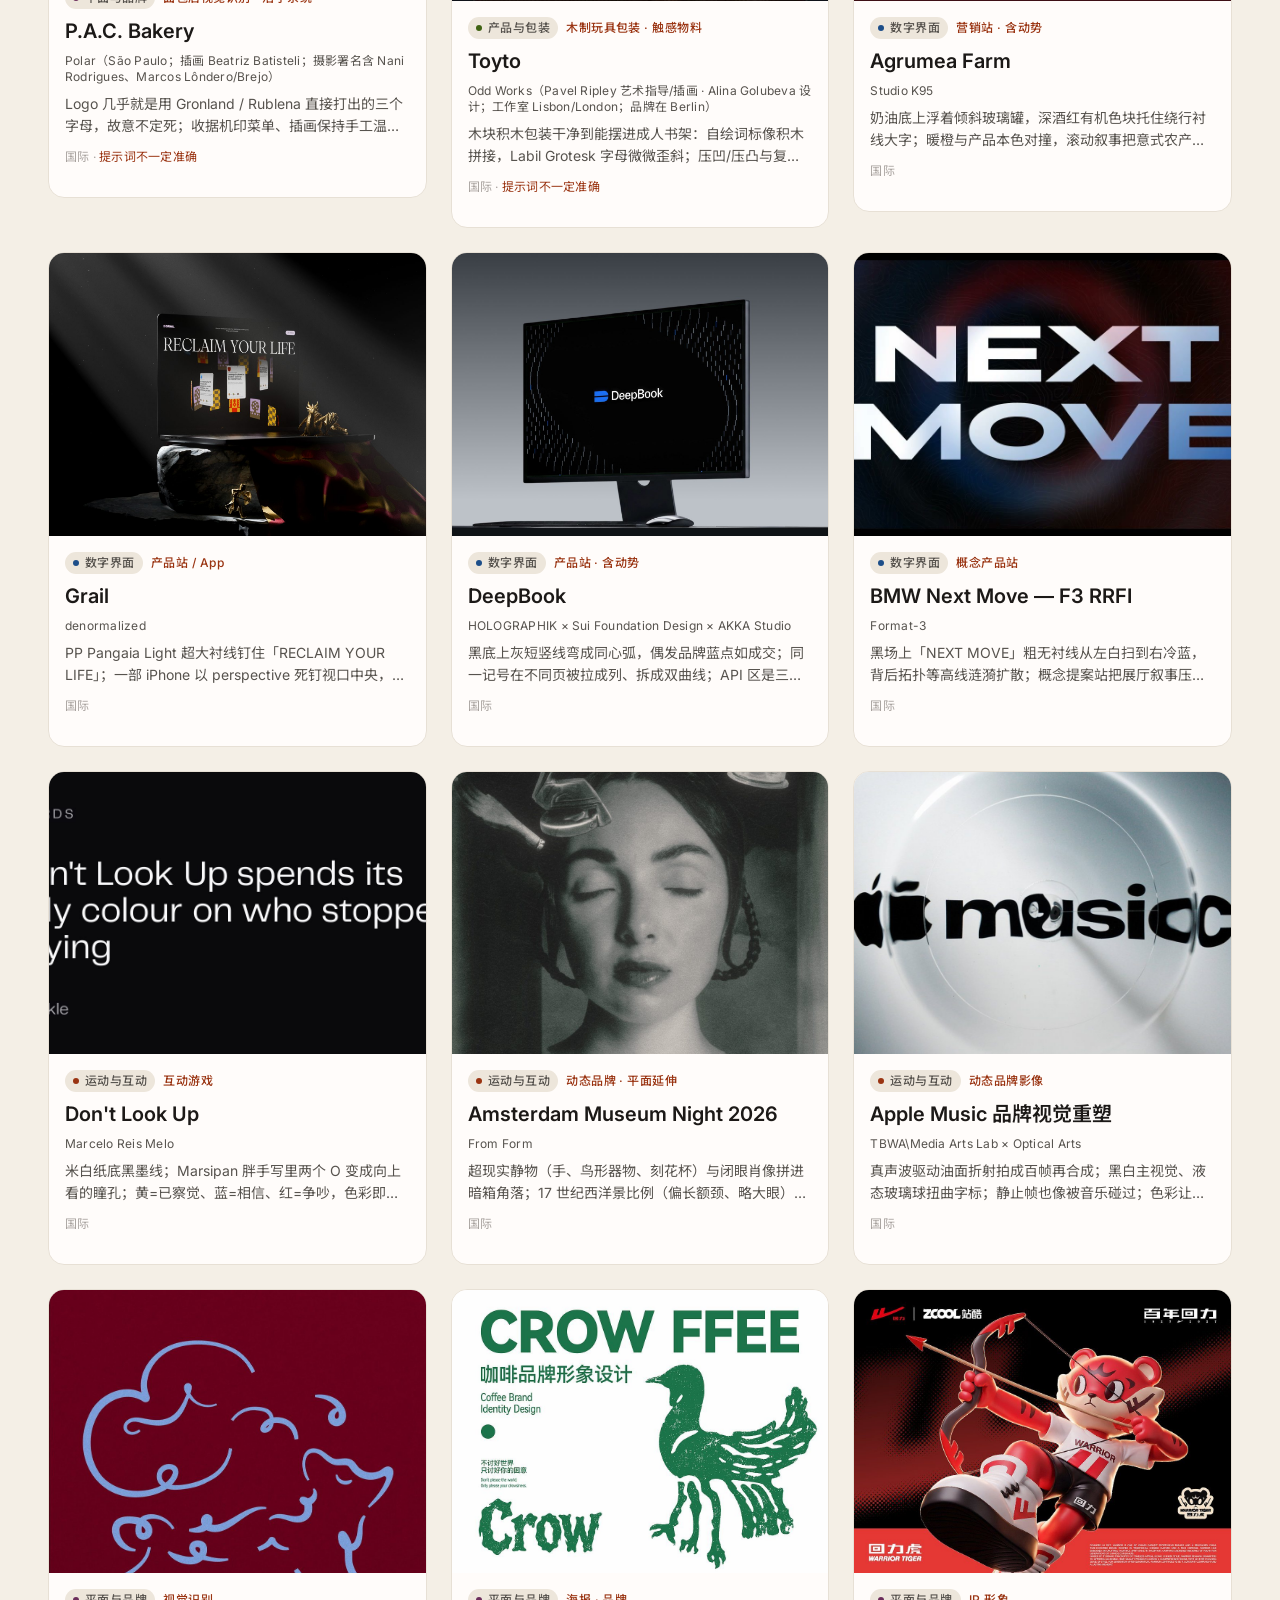
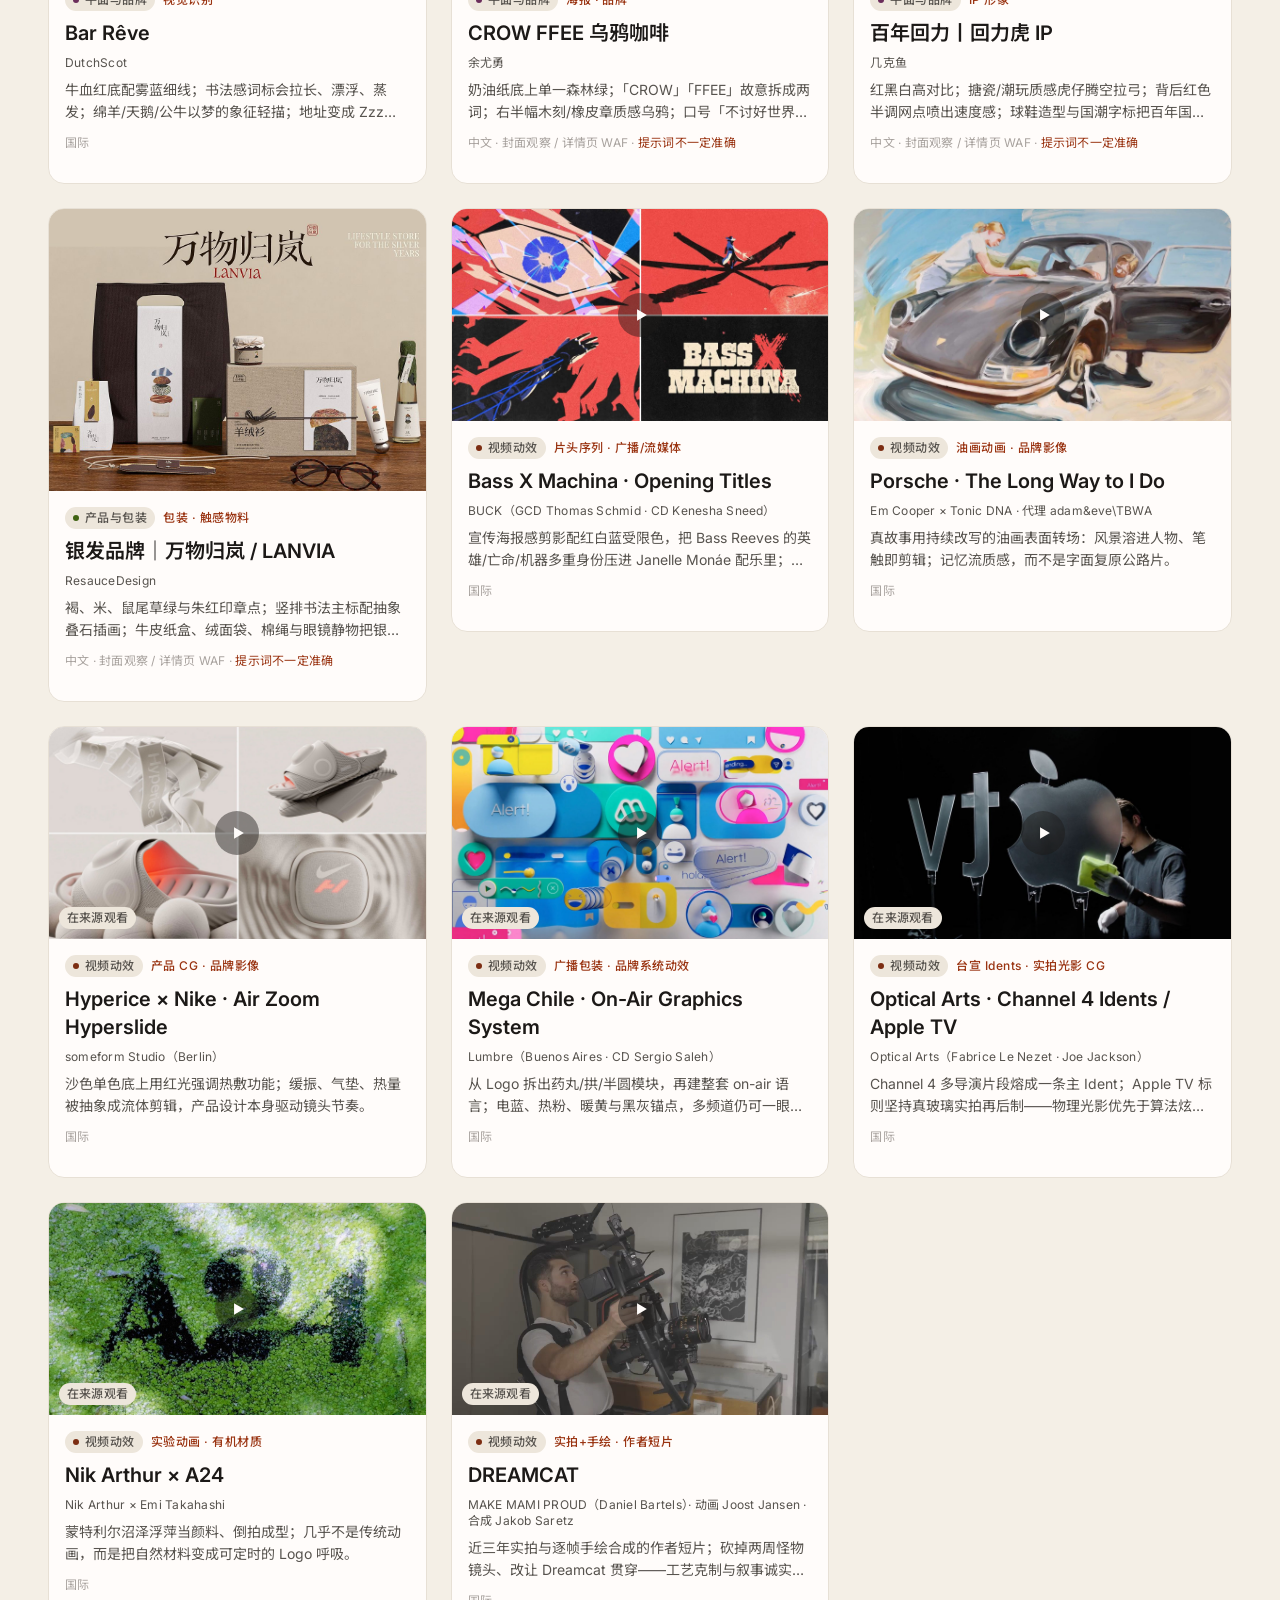
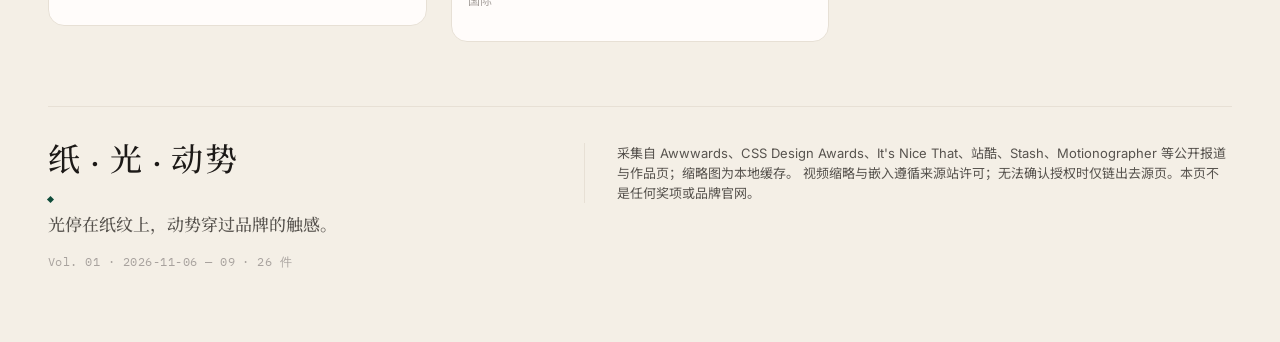
==== commit e0e082a4: "Add the 2026-11-09 journal batch beside the existing 22 works. Justin Jefferson, Extrafazant, the Mu" ====
--- a/index.html
+++ b/index.html
@@ -5,8 +5,8 @@
   <meta name="viewport" content="width=device-width, initial-scale=1" />
   <meta name="color-scheme" content="light" />
   <meta name="robots" content="noindex, nofollow" />
-  <title>灵感合集 · 2026-11-07</title>
-  <meta name="description" content="Vol. 01 · 纸、光与动势。2026年11月6日至7日收录 22 件作品；新作详情含赏析、可复制提示词与传统制作解析。本页不是任何奖项或品牌官网。" />
+  <title>灵感合集 · 2026-11-09</title>
+  <meta name="description" content="Vol. 01 · 纸、光与动势。2026年11月6日至9日收录 26 件作品；新作详情含赏析、可复制提示词与传统制作解析。本页不是任何奖项或品牌官网。" />
   <link rel="preconnect" href="https://fonts.googleapis.com" />
   <link rel="preconnect" href="https://fonts.gstatic.com" crossorigin />
   <link href="https://fonts.googleapis.com/css2?family=IBM+Plex+Mono:wght@400;500&family=Inter:wght@400;500;600&family=Newsreader:opsz,wght@6..72,500;6..72,600&family=Noto+Sans+SC:wght@400;500;600&family=Noto+Serif+SC:wght@500;600&display=swap" rel="stylesheet" />
@@ -21,9 +21,9 @@
       <p class="masthead__sub">Vol. 01 · 纸、光与动势</p>
     </div>
     <div class="masthead__meta">
-      <div class="masthead__date">2026-11-07 · Saturday</div>
-      <div class="masthead__count">22 件精选</div>
-      <p class="masthead__edit">两日并册，共二十二则。今日四件在详情里分开赏析、可复制提示词与传统制作解析。</p>
+      <div class="masthead__date">2026-11-09 · Monday</div>
+      <div class="masthead__count">26 件精选</div>
+      <p class="masthead__edit">三日并册，共二十六则。11月9日四件在详情里分开赏析、可复制提示词与传统制作解析。</p>
     </div>
   </header>
 
@@ -40,7 +40,7 @@
       <div class="colophon__lead">
         <p class="colophon__mark">纸 · 光 · 动势</p>
         <p class="colophon__motto">光停在纸纹上，动势穿过品牌的触感。</p>
-        <p class="colophon__folio">Vol. 01 · 2026-11-06 — 07 · 22 件</p>
+        <p class="colophon__folio">Vol. 01 · 2026-11-06 — 09 · 26 件</p>
       </div>
       <p class="colophon__text">
         采集自 Awwwards、CSS Design Awards、It's Nice That、站酷、Stash、Motionographer 等公开报道与作品页；缩略图为本地缓存。
@@ -89,6 +89,7 @@
 
   <script src="render-markdown.js"></script>
   <script src="journal-2026-11-07.js"></script>
+  <script src="journal-2026-11-09.js"></script>
   <script src="app.js"></script>
   <script>
     // overlay uses class toggle; remove hidden once JS boots so CSS transitions work
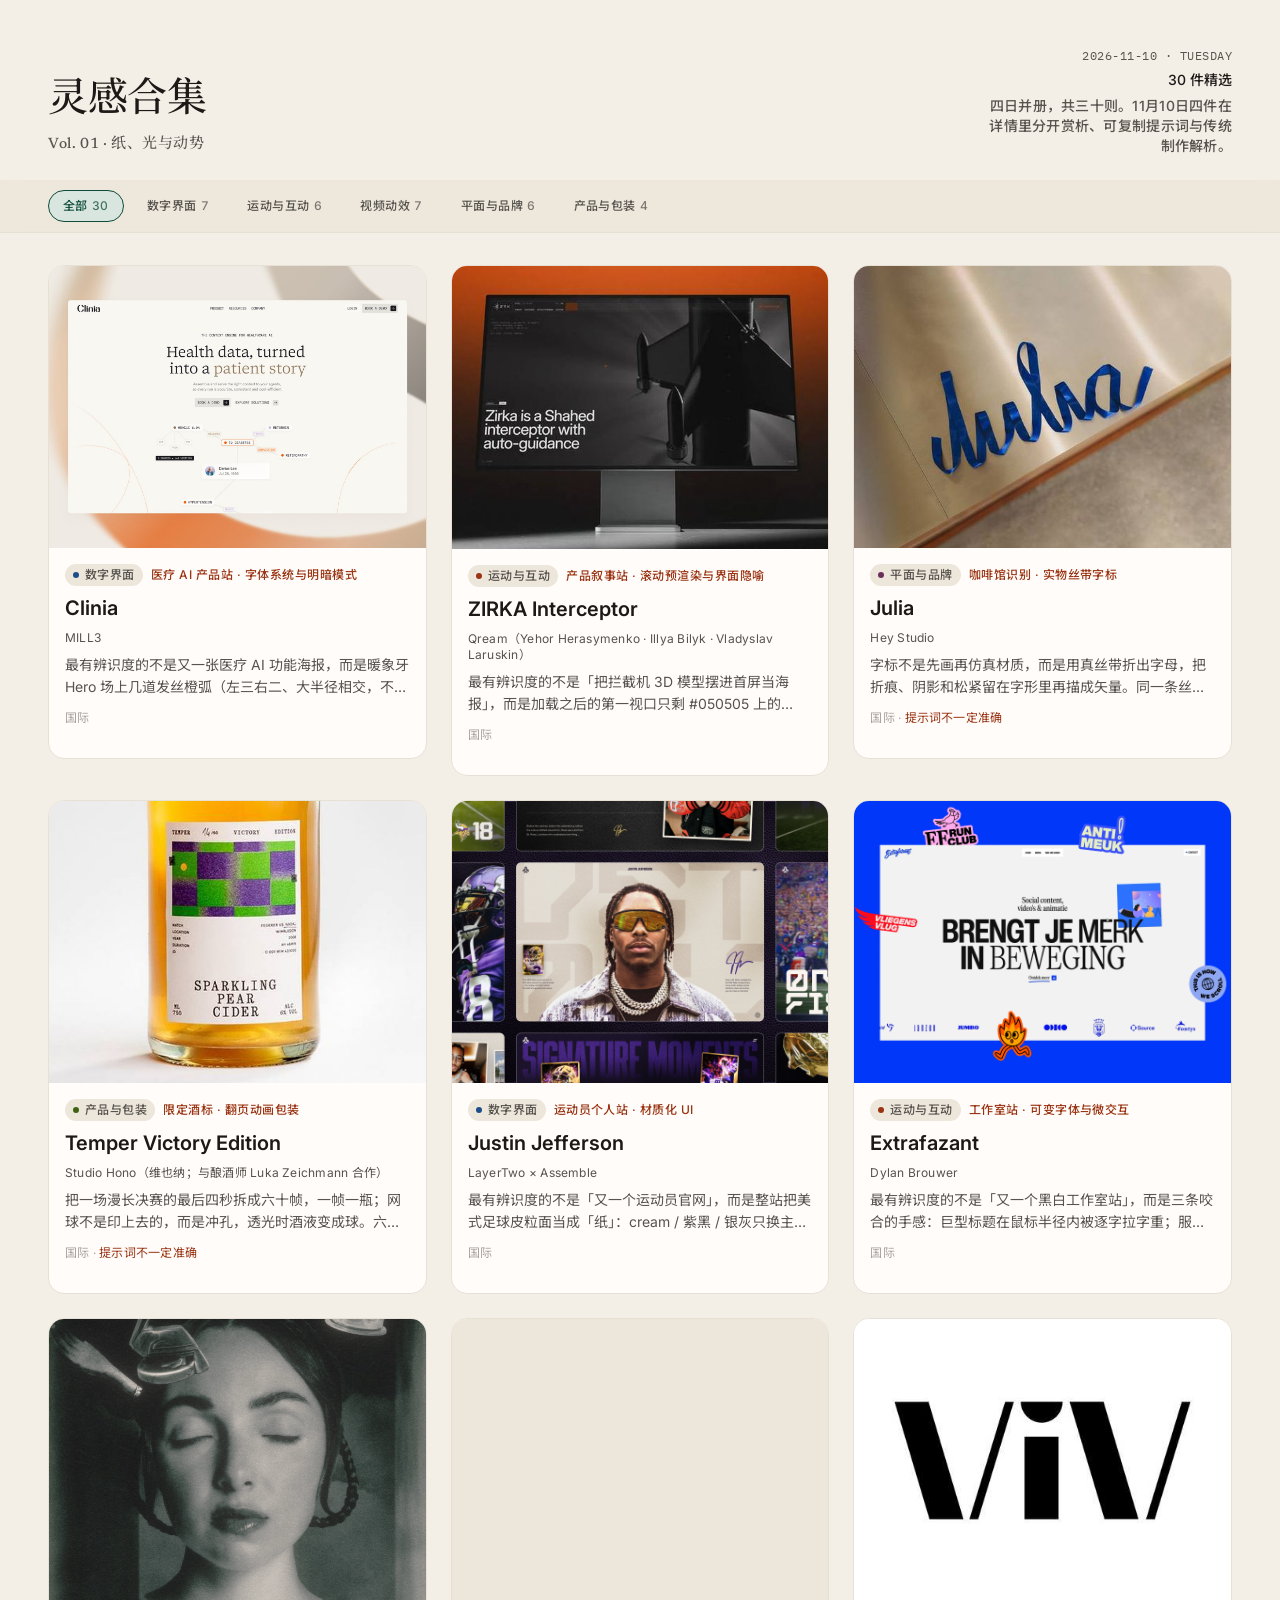
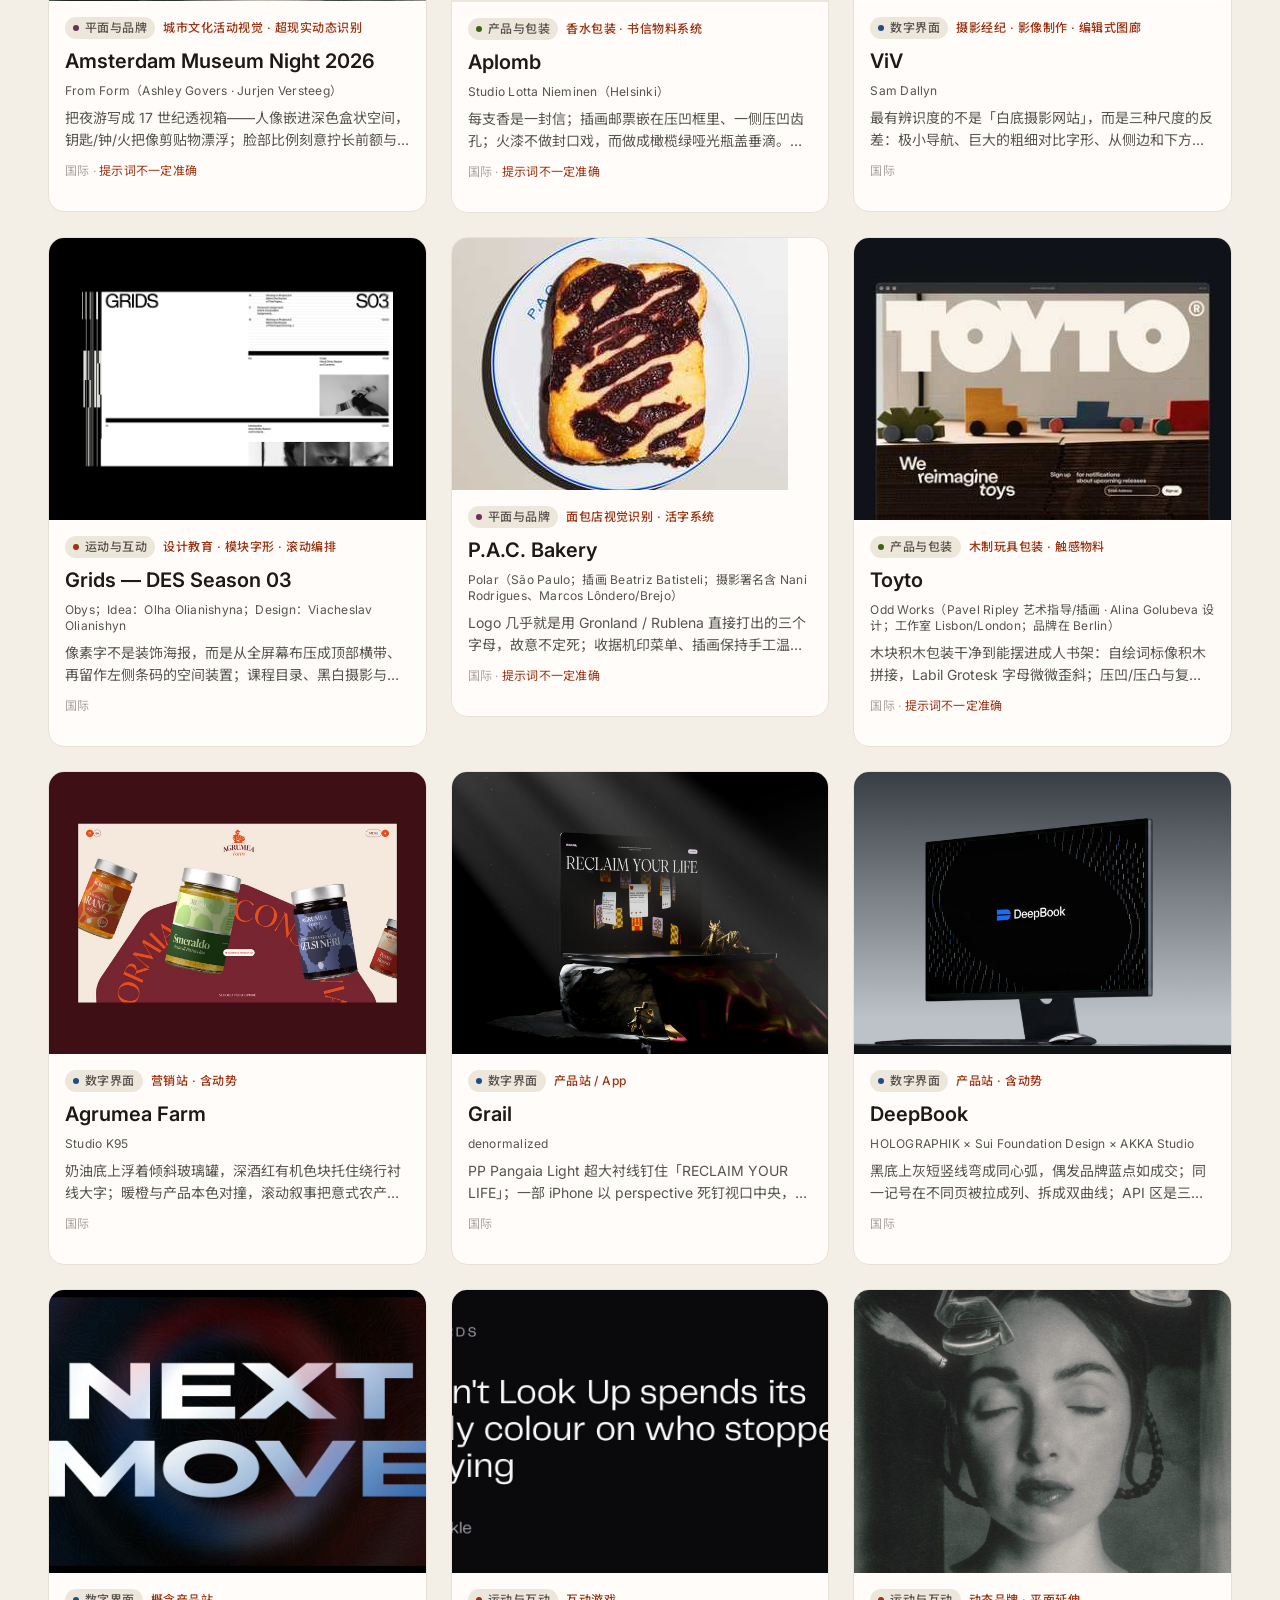
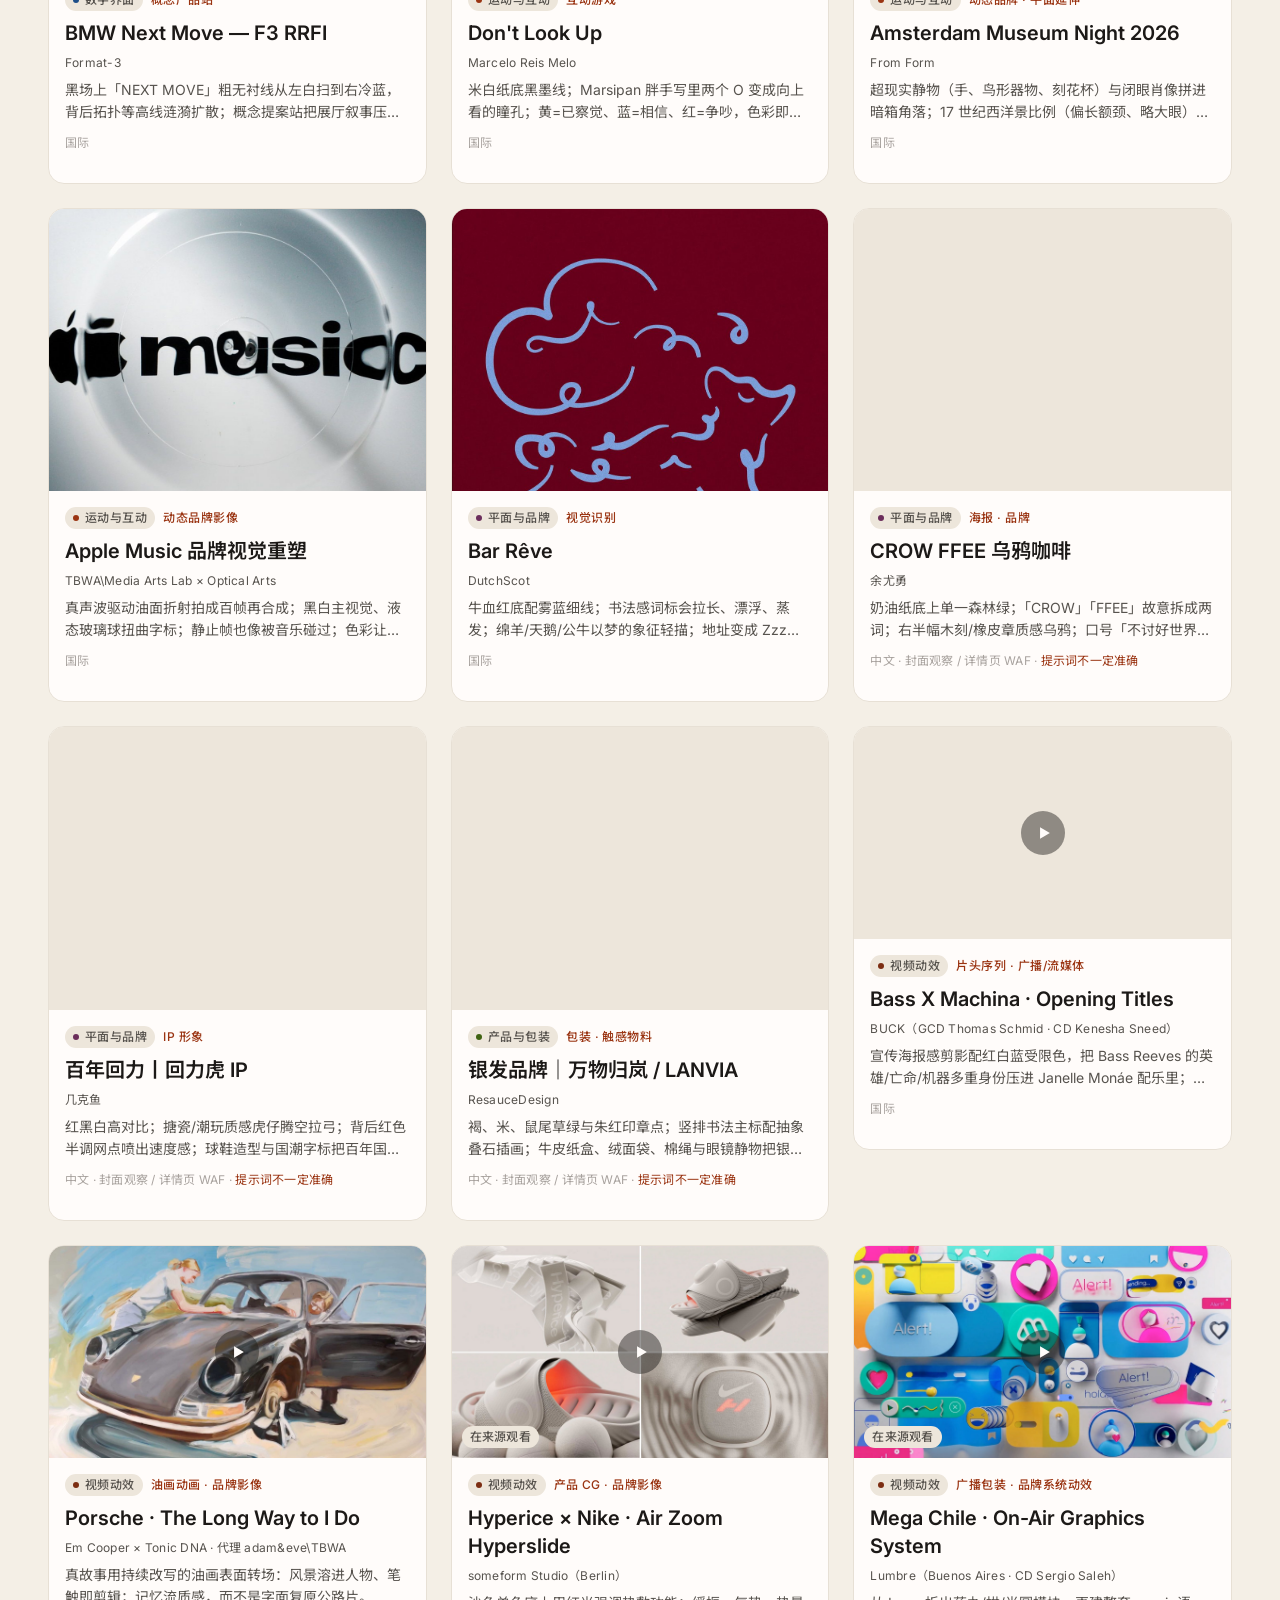
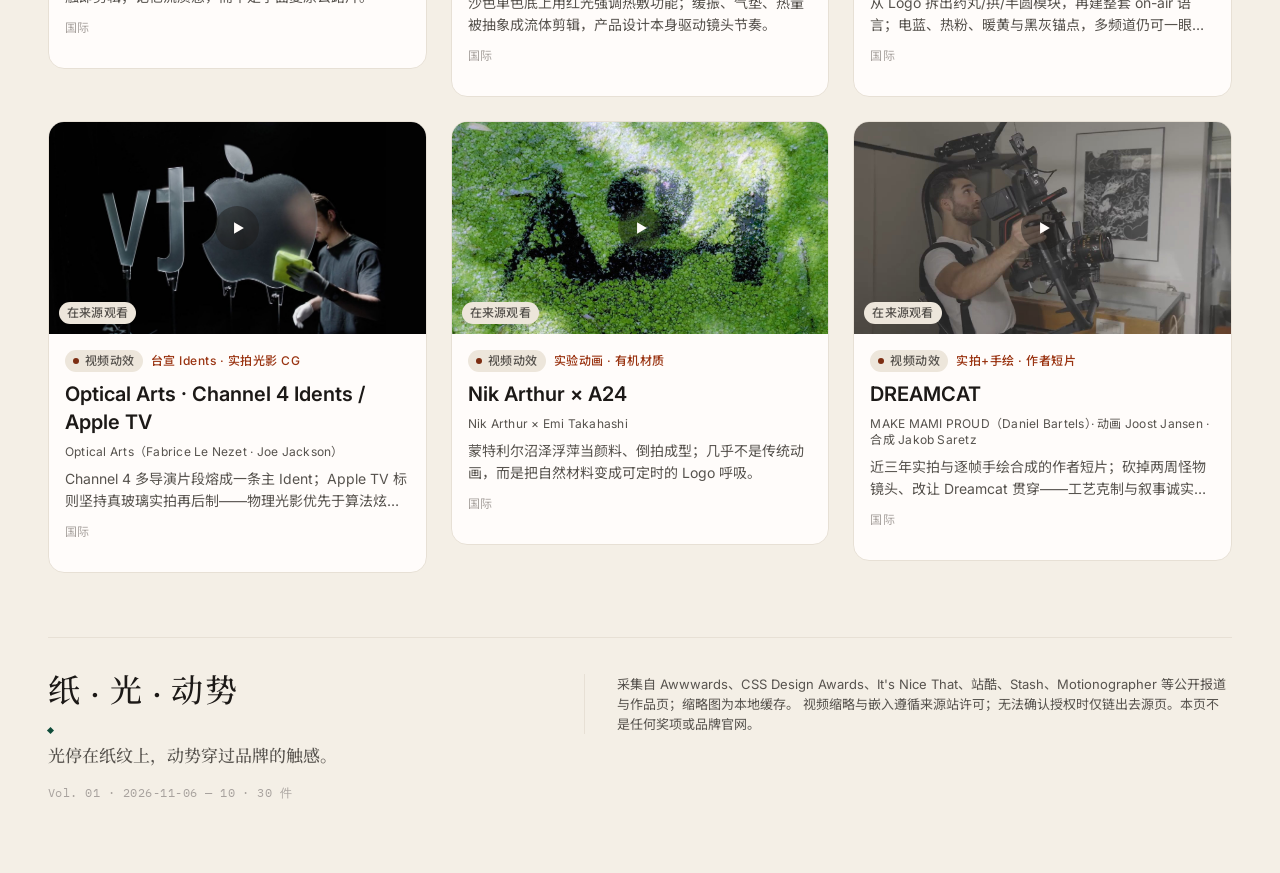
==== commit 7dc75a73: "Add the 2026-11-10 journal batch beside the existing 26 works. Clinia, ZIRKA Interceptor, Julia, and" ====
--- a/index.html
+++ b/index.html
@@ -5,8 +5,8 @@
   <meta name="viewport" content="width=device-width, initial-scale=1" />
   <meta name="color-scheme" content="light" />
   <meta name="robots" content="noindex, nofollow" />
-  <title>灵感合集 · 2026-11-09</title>
-  <meta name="description" content="Vol. 01 · 纸、光与动势。2026年11月6日至9日收录 26 件作品；新作详情含赏析、可复制提示词与传统制作解析。本页不是任何奖项或品牌官网。" />
+  <title>灵感合集 · 2026-11-10</title>
+  <meta name="description" content="Vol. 01 · 纸、光与动势。2026年11月6日至10日收录 30 件作品；新作详情含赏析、可复制提示词与传统制作解析。本页不是任何奖项或品牌官网。" />
   <link rel="preconnect" href="https://fonts.googleapis.com" />
   <link rel="preconnect" href="https://fonts.gstatic.com" crossorigin />
   <link href="https://fonts.googleapis.com/css2?family=IBM+Plex+Mono:wght@400;500&family=Inter:wght@400;500;600&family=Newsreader:opsz,wght@6..72,500;6..72,600&family=Noto+Sans+SC:wght@400;500;600&family=Noto+Serif+SC:wght@500;600&display=swap" rel="stylesheet" />
@@ -21,9 +21,9 @@
       <p class="masthead__sub">Vol. 01 · 纸、光与动势</p>
     </div>
     <div class="masthead__meta">
-      <div class="masthead__date">2026-11-09 · Monday</div>
-      <div class="masthead__count">26 件精选</div>
-      <p class="masthead__edit">三日并册，共二十六则。11月9日四件在详情里分开赏析、可复制提示词与传统制作解析。</p>
+      <div class="masthead__date">2026-11-10 · Tuesday</div>
+      <div class="masthead__count">30 件精选</div>
+      <p class="masthead__edit">四日并册，共三十则。11月10日四件在详情里分开赏析、可复制提示词与传统制作解析。</p>
     </div>
   </header>
 
@@ -40,7 +40,7 @@
       <div class="colophon__lead">
         <p class="colophon__mark">纸 · 光 · 动势</p>
         <p class="colophon__motto">光停在纸纹上，动势穿过品牌的触感。</p>
-        <p class="colophon__folio">Vol. 01 · 2026-11-06 — 09 · 26 件</p>
+        <p class="colophon__folio">Vol. 01 · 2026-11-06 — 10 · 30 件</p>
       </div>
       <p class="colophon__text">
         采集自 Awwwards、CSS Design Awards、It's Nice That、站酷、Stash、Motionographer 等公开报道与作品页；缩略图为本地缓存。
@@ -59,7 +59,7 @@
     aria-labelledby="detail-title"
     aria-hidden="true"
   >
-    <div class="detail__scroll">
+    <div class="detail__scroll" id="detail-scroll">
       <div class="detail__media" id="detail-media">
         <div class="detail__media-frame" id="detail-media-frame"></div>
         <button type="button" class="detail__close" id="detail-close" aria-label="关闭详情">
@@ -79,9 +79,16 @@
           <div class="detail__row" id="detail-apply-row" hidden><div class="detail__label">适用</div><div class="detail__value" id="detail-apply"></div></div>
         </div>
         <p class="detail__note" id="detail-note"></p>
-        <section class="detail__doc" id="detail-essay" hidden aria-label="赏析"></section>
-        <section class="detail__prompts" id="detail-prompts" hidden aria-label="可复刻提示词"></section>
-        <section class="detail__doc" id="detail-craft" hidden aria-label="传统制作解析"></section>
+        <div class="detail__segments">
+          <div class="detail__segments-bar" id="detail-segments" role="tablist" aria-label="详情分段">
+            <button type="button" class="detail__segment" role="tab" id="seg-essay" data-segment="essay" aria-controls="detail-essay" aria-selected="true">赏析</button>
+            <button type="button" class="detail__segment" role="tab" id="seg-prompts" data-segment="prompts" aria-controls="detail-prompts" aria-selected="false" tabindex="-1">AI复刻提示词</button>
+            <button type="button" class="detail__segment" role="tab" id="seg-craft" data-segment="craft" aria-controls="detail-craft" aria-selected="false" tabindex="-1">传统制作解析</button>
+          </div>
+        </div>
+        <section class="detail__doc" id="detail-essay" role="tabpanel" aria-labelledby="seg-essay"></section>
+        <section class="detail__prompts" id="detail-prompts" role="tabpanel" aria-labelledby="seg-prompts" hidden></section>
+        <section class="detail__doc" id="detail-craft" role="tabpanel" aria-labelledby="seg-craft" hidden></section>
       </div>
     </div>
     <div class="detail__actions" id="detail-actions"></div>
@@ -90,6 +97,7 @@
   <script src="render-markdown.js"></script>
   <script src="journal-2026-11-07.js"></script>
   <script src="journal-2026-11-09.js"></script>
+  <script src="journal-2026-11-10.js"></script>
   <script src="app.js"></script>
   <script>
     // overlay uses class toggle; remove hidden once JS boots so CSS transitions work
--- a/styles.css
+++ b/styles.css
@@ -765,10 +765,68 @@
 
 
 /* —— Prompt blocks in detail (pipeline 2026-11-06) —— */
+.detail__segments {
+  position: sticky;
+  top: 0;
+  z-index: 3;
+  margin: 18px -24px 0;
+  padding: 8px 24px 10px;
+  background: color-mix(in srgb, var(--bg-surface) 94%, transparent);
+  backdrop-filter: blur(10px);
+  -webkit-backdrop-filter: blur(10px);
+  border-bottom: 1px solid var(--border-default);
+}
+.detail__segments-bar {
+  display: flex;
+  gap: 4px;
+  padding: 4px;
+  background: var(--bg-surface-muted);
+  border: 1px solid var(--border-default);
+  border-radius: 999px;
+}
+.detail__segment {
+  flex: 1 1 0;
+  min-width: 0;
+  min-height: 36px;
+  padding: 6px 6px;
+  border: 0;
+  border-radius: 999px;
+  background: transparent;
+  color: var(--ink-secondary);
+  font-family: var(--font-ui);
+  font-size: 12px;
+  line-height: 16px;
+  font-weight: 500;
+  letter-spacing: 0.01em;
+  cursor: pointer;
+}
+.detail__segment[aria-selected="true"] {
+  background: var(--bg-surface);
+  color: var(--accent-primary);
+  box-shadow: 0 0 0 1px var(--border-default);
+}
+.detail__segment:hover {
+  color: var(--ink-primary);
+}
+.detail__segment[aria-selected="true"]:hover {
+  color: var(--accent-primary);
+}
+.detail__empty {
+  margin: 12px 0 28px;
+  font-family: var(--font-display);
+  font-size: 18px;
+  line-height: 28px;
+  font-weight: 500;
+  color: var(--ink-tertiary);
+}
+.detail__doc[hidden],
+.detail__prompts[hidden] {
+  display: none !important;
+}
 .detail__prompts {
-  margin: 20px 0 8px;
+  margin: 0;
   padding-top: 16px;
-  border-top: 1px solid var(--border-strong);
+  border-top: 0;
   display: grid;
   gap: 12px;
 }
@@ -859,9 +917,9 @@
 }
 
 .detail__doc {
-  margin: 20px 0 8px;
+  margin: 0;
   padding-top: 16px;
-  border-top: 1px solid var(--border-strong);
+  border-top: 0;
 }
 .detail__section-title {
   margin: 0 0 12px;
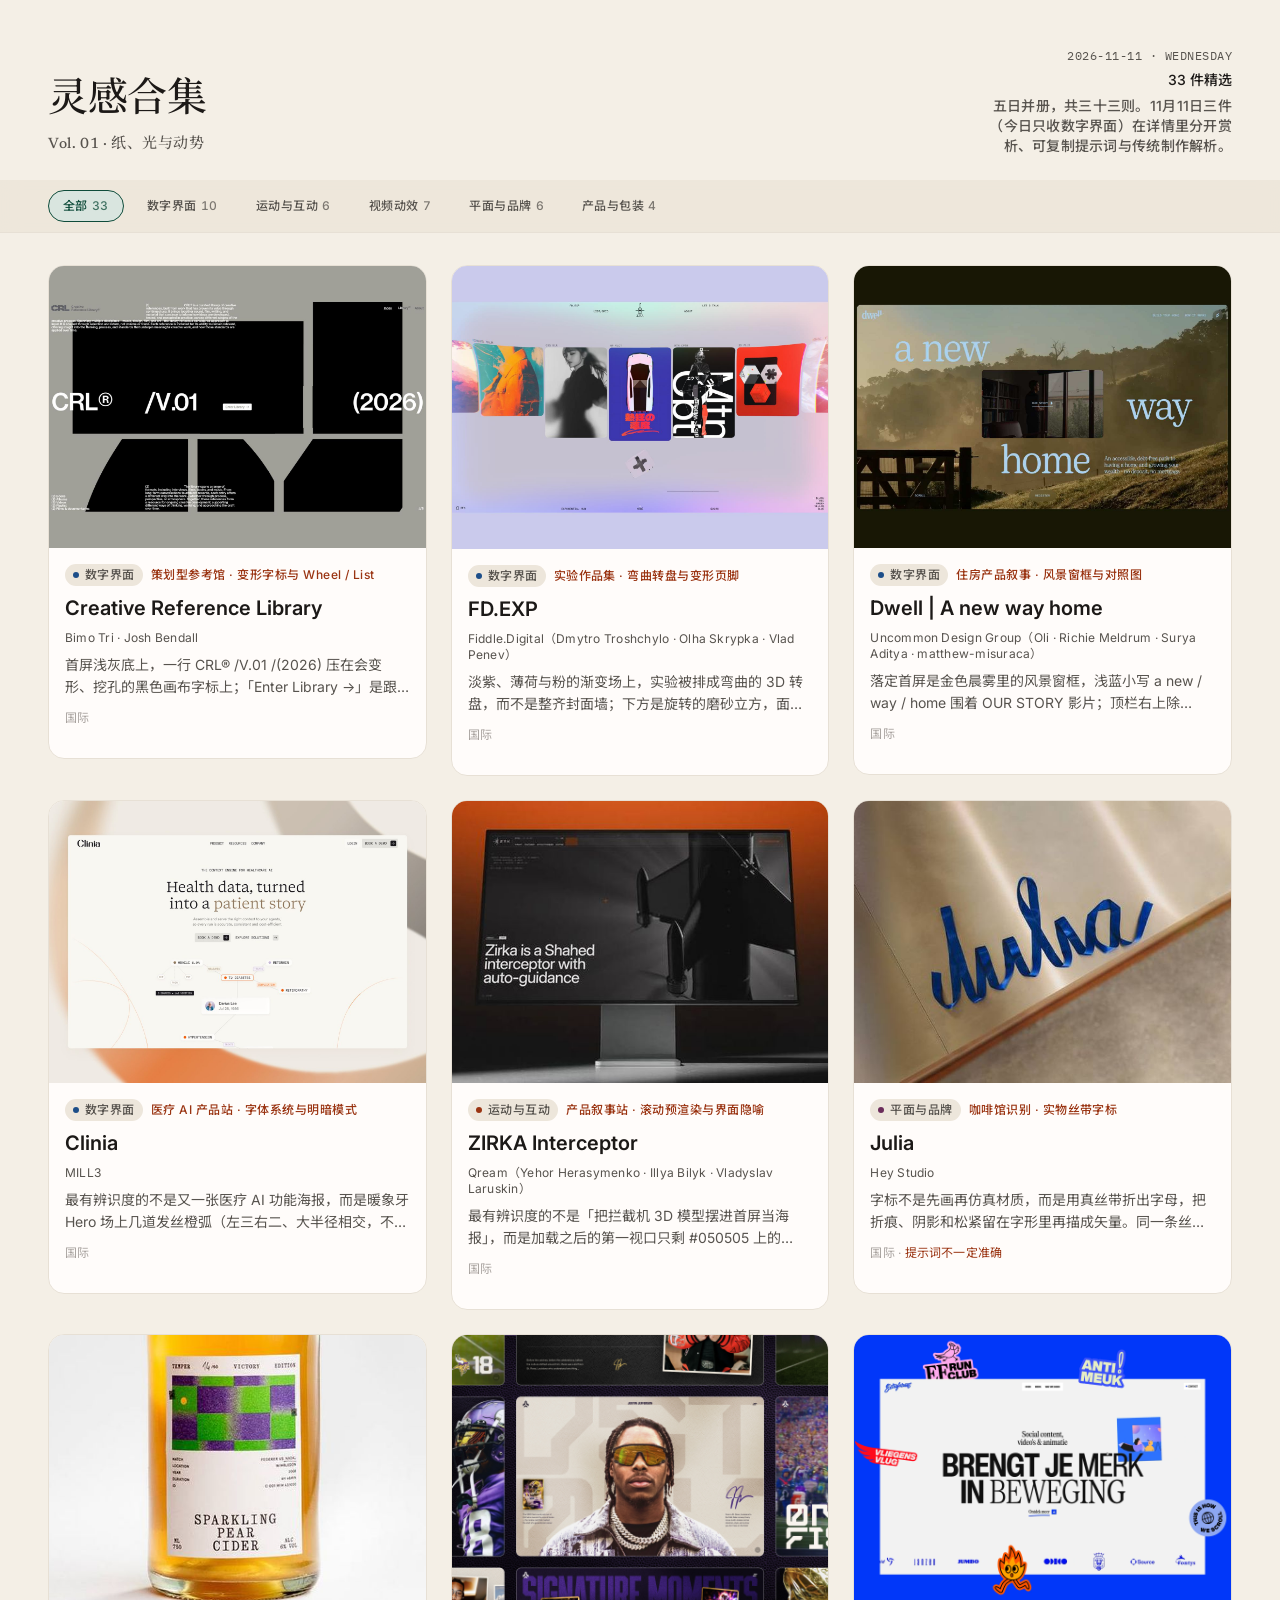
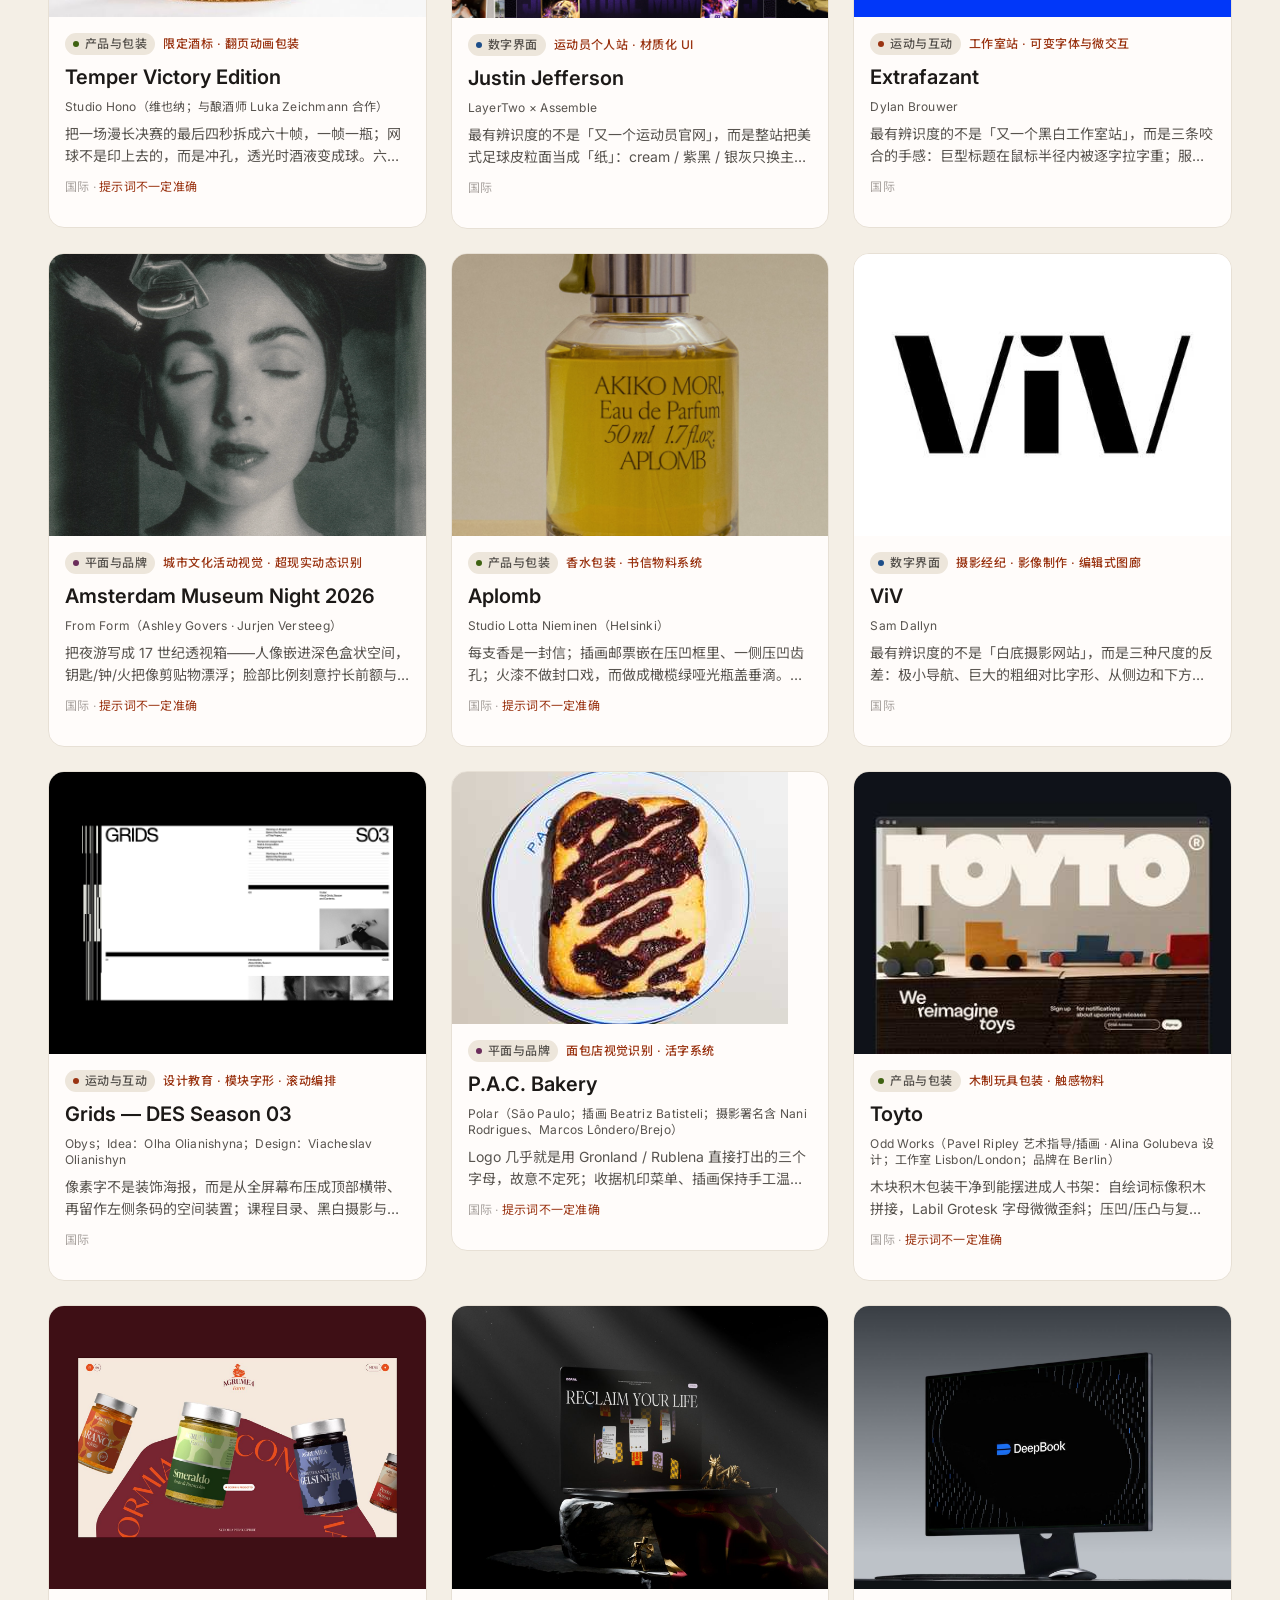
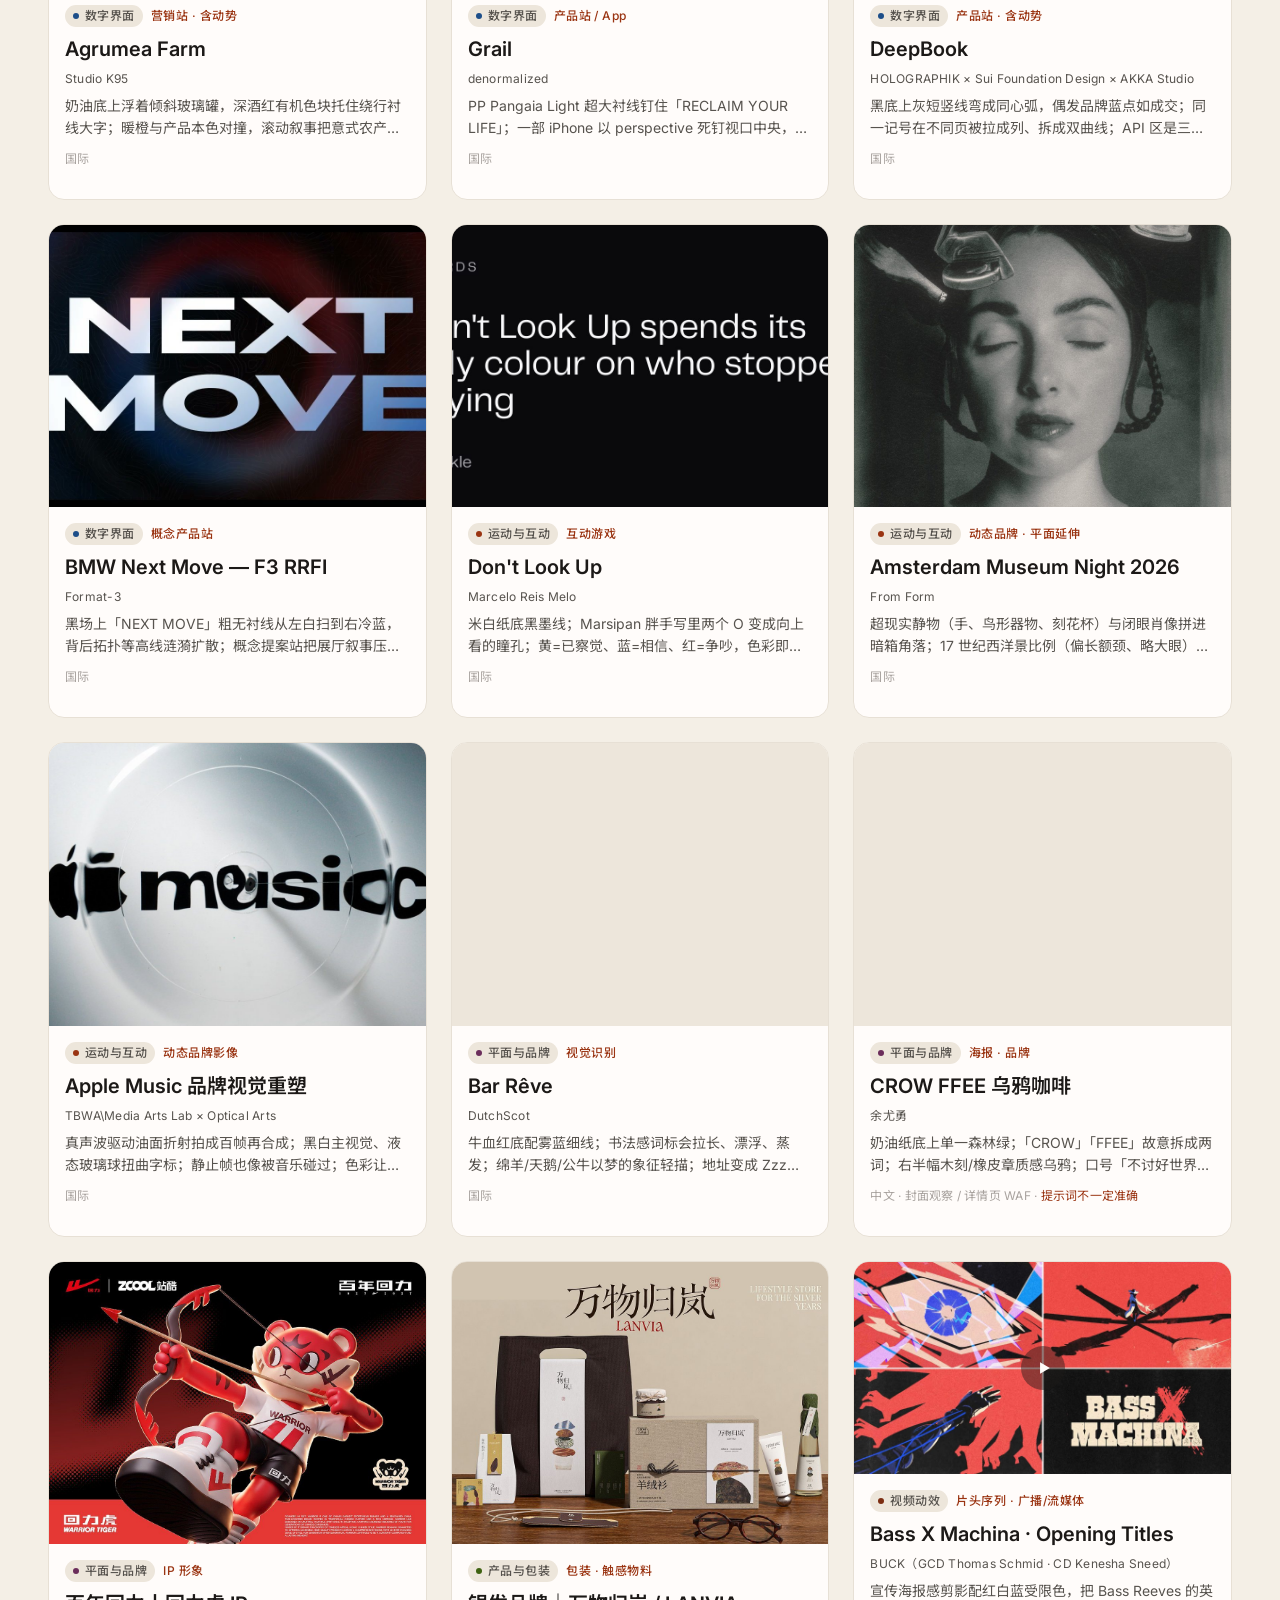
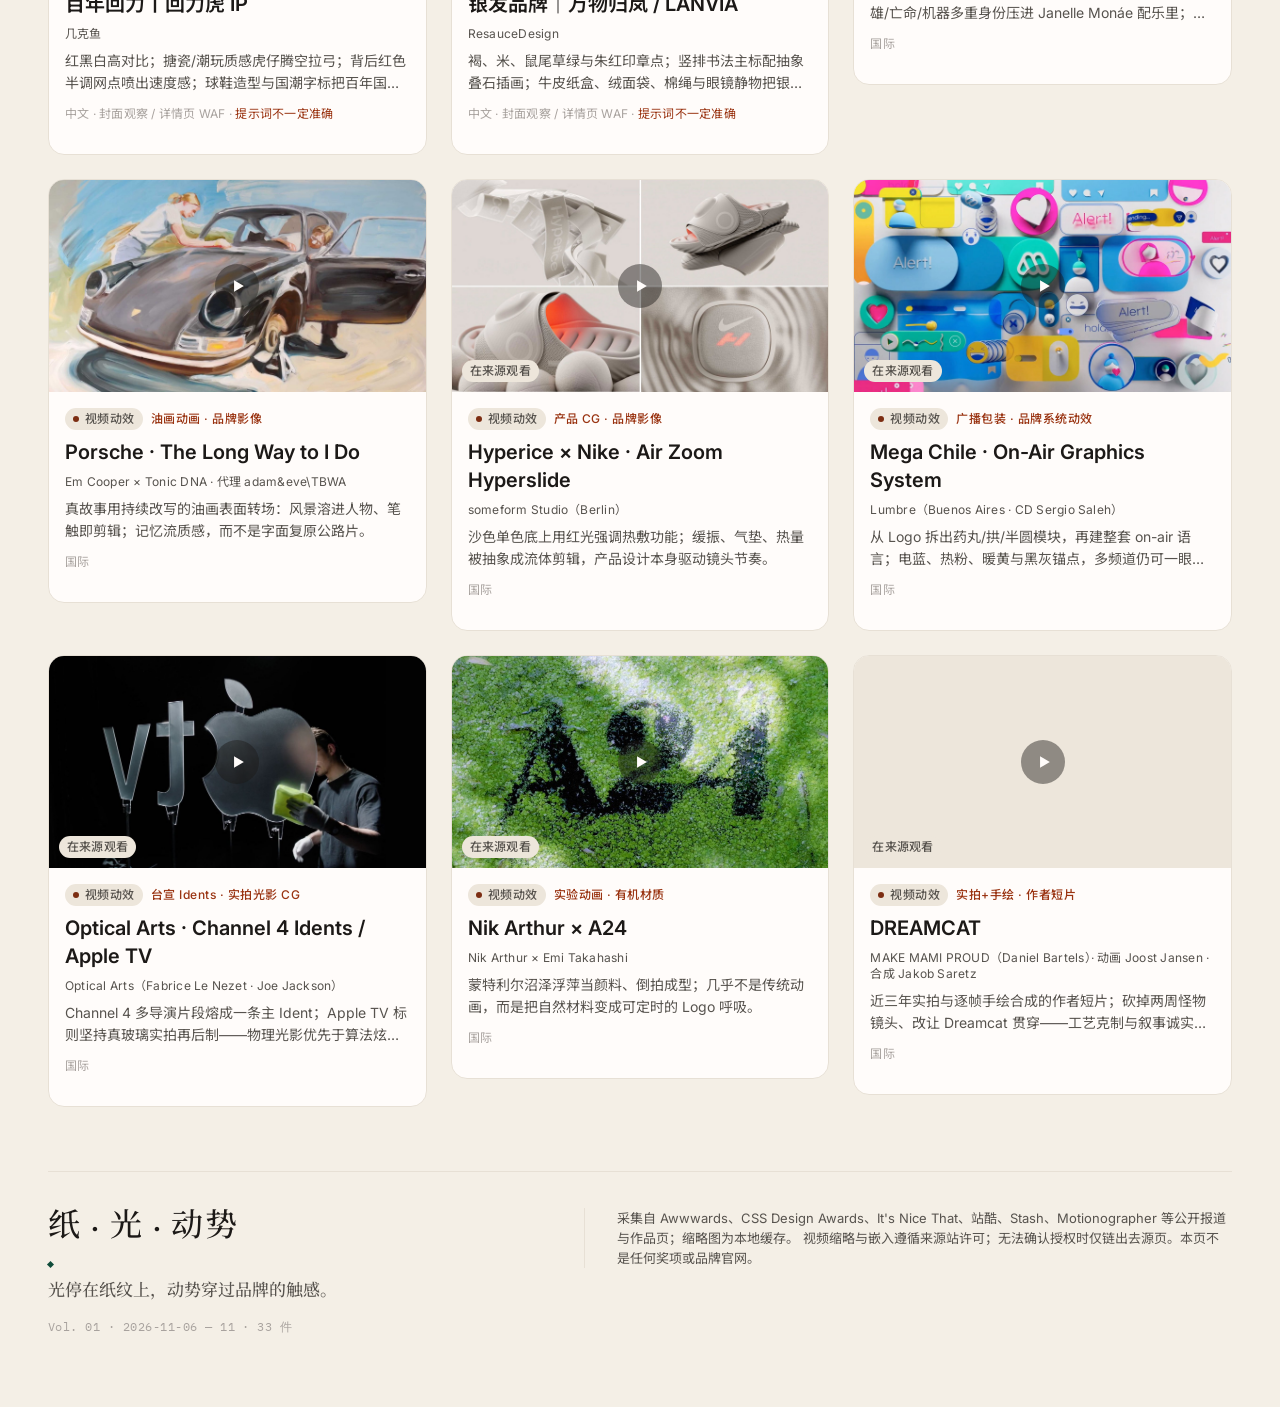
==== commit be0d9c84: "Add the 2026-11-11 journal batch beside the existing 30 works. Creative Reference Library, FD.EXP, a" ====
--- a/index.html
+++ b/index.html
@@ -5,8 +5,8 @@
   <meta name="viewport" content="width=device-width, initial-scale=1" />
   <meta name="color-scheme" content="light" />
   <meta name="robots" content="noindex, nofollow" />
-  <title>灵感合集 · 2026-11-10</title>
-  <meta name="description" content="Vol. 01 · 纸、光与动势。2026年11月6日至10日收录 30 件作品；新作详情含赏析、可复制提示词与传统制作解析。本页不是任何奖项或品牌官网。" />
+  <title>灵感合集 · 2026-11-11</title>
+  <meta name="description" content="Vol. 01 · 纸、光与动势。2026年11月6日至11日收录 33 件作品；新作详情含赏析、可复制提示词与传统制作解析。本页不是任何奖项或品牌官网。" />
   <link rel="preconnect" href="https://fonts.googleapis.com" />
   <link rel="preconnect" href="https://fonts.gstatic.com" crossorigin />
   <link href="https://fonts.googleapis.com/css2?family=IBM+Plex+Mono:wght@400;500&family=Inter:wght@400;500;600&family=Newsreader:opsz,wght@6..72,500;6..72,600&family=Noto+Sans+SC:wght@400;500;600&family=Noto+Serif+SC:wght@500;600&display=swap" rel="stylesheet" />
@@ -21,9 +21,9 @@
       <p class="masthead__sub">Vol. 01 · 纸、光与动势</p>
     </div>
     <div class="masthead__meta">
-      <div class="masthead__date">2026-11-10 · Tuesday</div>
-      <div class="masthead__count">30 件精选</div>
-      <p class="masthead__edit">四日并册，共三十则。11月10日四件在详情里分开赏析、可复制提示词与传统制作解析。</p>
+      <div class="masthead__date">2026-11-11 · Wednesday</div>
+      <div class="masthead__count">33 件精选</div>
+      <p class="masthead__edit">五日并册，共三十三则。11月11日三件（今日只收数字界面）在详情里分开赏析、可复制提示词与传统制作解析。</p>
     </div>
   </header>
 
@@ -40,7 +40,7 @@
       <div class="colophon__lead">
         <p class="colophon__mark">纸 · 光 · 动势</p>
         <p class="colophon__motto">光停在纸纹上，动势穿过品牌的触感。</p>
-        <p class="colophon__folio">Vol. 01 · 2026-11-06 — 10 · 30 件</p>
+        <p class="colophon__folio">Vol. 01 · 2026-11-06 — 11 · 33 件</p>
       </div>
       <p class="colophon__text">
         采集自 Awwwards、CSS Design Awards、It's Nice That、站酷、Stash、Motionographer 等公开报道与作品页；缩略图为本地缓存。
@@ -98,6 +98,7 @@
   <script src="journal-2026-11-07.js"></script>
   <script src="journal-2026-11-09.js"></script>
   <script src="journal-2026-11-10.js"></script>
+  <script src="journal-2026-11-11.js"></script>
   <script src="app.js"></script>
   <script>
     // overlay uses class toggle; remove hidden once JS boots so CSS transitions work
--- a/styles.css
+++ b/styles.css
@@ -915,6 +915,71 @@
   color: var(--ink-tertiary);
   font-weight: 400;
 }
+.proof-shots {
+  display: grid;
+  gap: 12px;
+  margin: 4px 0 8px;
+}
+.proof-shots__head {
+  display: flex;
+  align-items: center;
+  justify-content: space-between;
+  gap: 12px;
+}
+.proof-shots__head .btn {
+  flex: 0 0 auto;
+}
+.proof-shots__title {
+  margin: 0;
+  font-family: var(--font-display);
+  font-size: 17px;
+  line-height: 24px;
+  font-weight: 500;
+  letter-spacing: -0.01em;
+}
+.proof-shots__note {
+  display: grid;
+  gap: 6px;
+  font-size: 13px;
+  line-height: 20px;
+  color: var(--ink-secondary);
+}
+.proof-shots__note p {
+  margin: 0;
+}
+.proof-shots__grid {
+  display: grid;
+  grid-template-columns: 1fr;
+  gap: 16px;
+}
+@media (min-width: 640px) and (max-width: 1279px) {
+  .proof-shots__grid {
+    grid-template-columns: 1fr 1fr;
+    gap: 16px 12px;
+  }
+}
+.proof-shots__figure {
+  margin: 0;
+  min-width: 0;
+}
+.proof-shots__link {
+  display: block;
+  color: inherit;
+  text-decoration: none;
+}
+.proof-shots__link img {
+  width: 100%;
+  height: auto;
+  border: 1px solid var(--border-default);
+  border-radius: 8px;
+  background: var(--bg-surface-muted);
+}
+.proof-shots__caption {
+  margin-top: 6px;
+  font-size: 12px;
+  line-height: 16px;
+  color: var(--ink-secondary);
+}
 
 .detail__doc {
   margin: 0;
